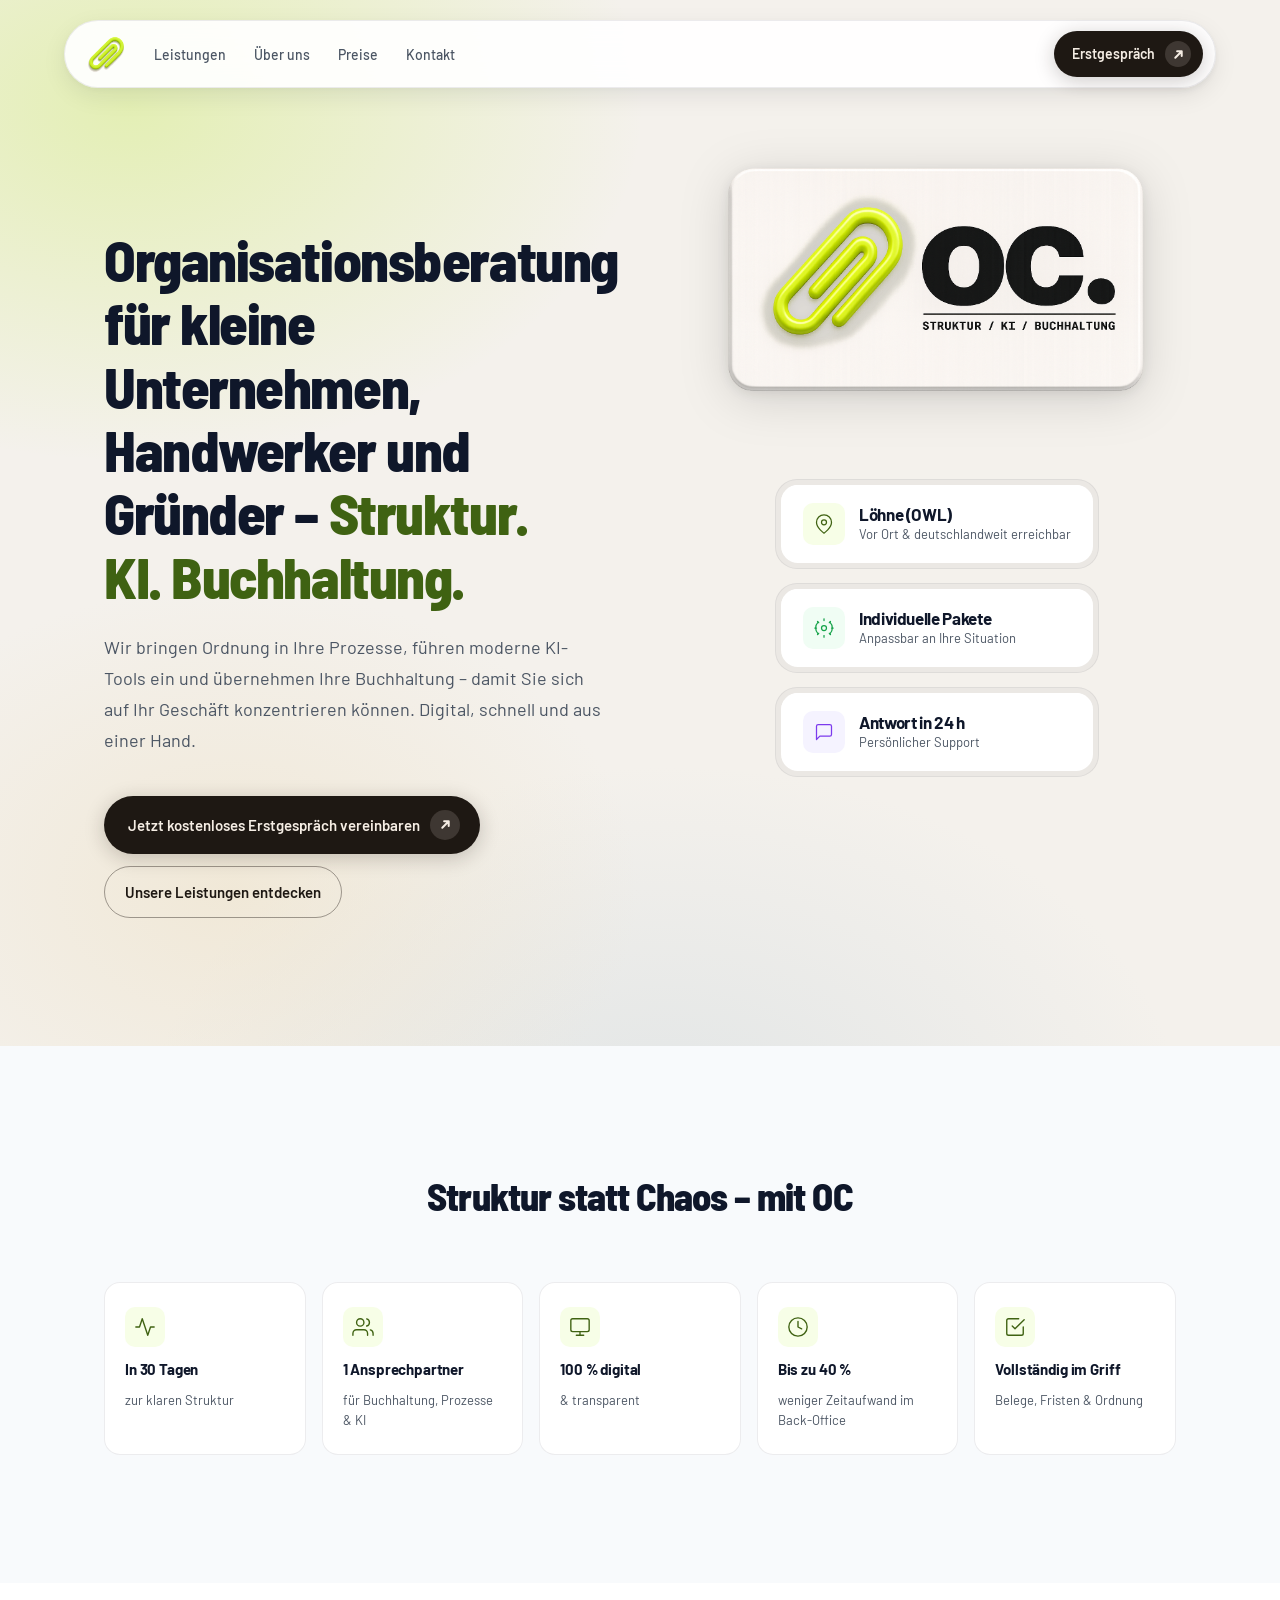
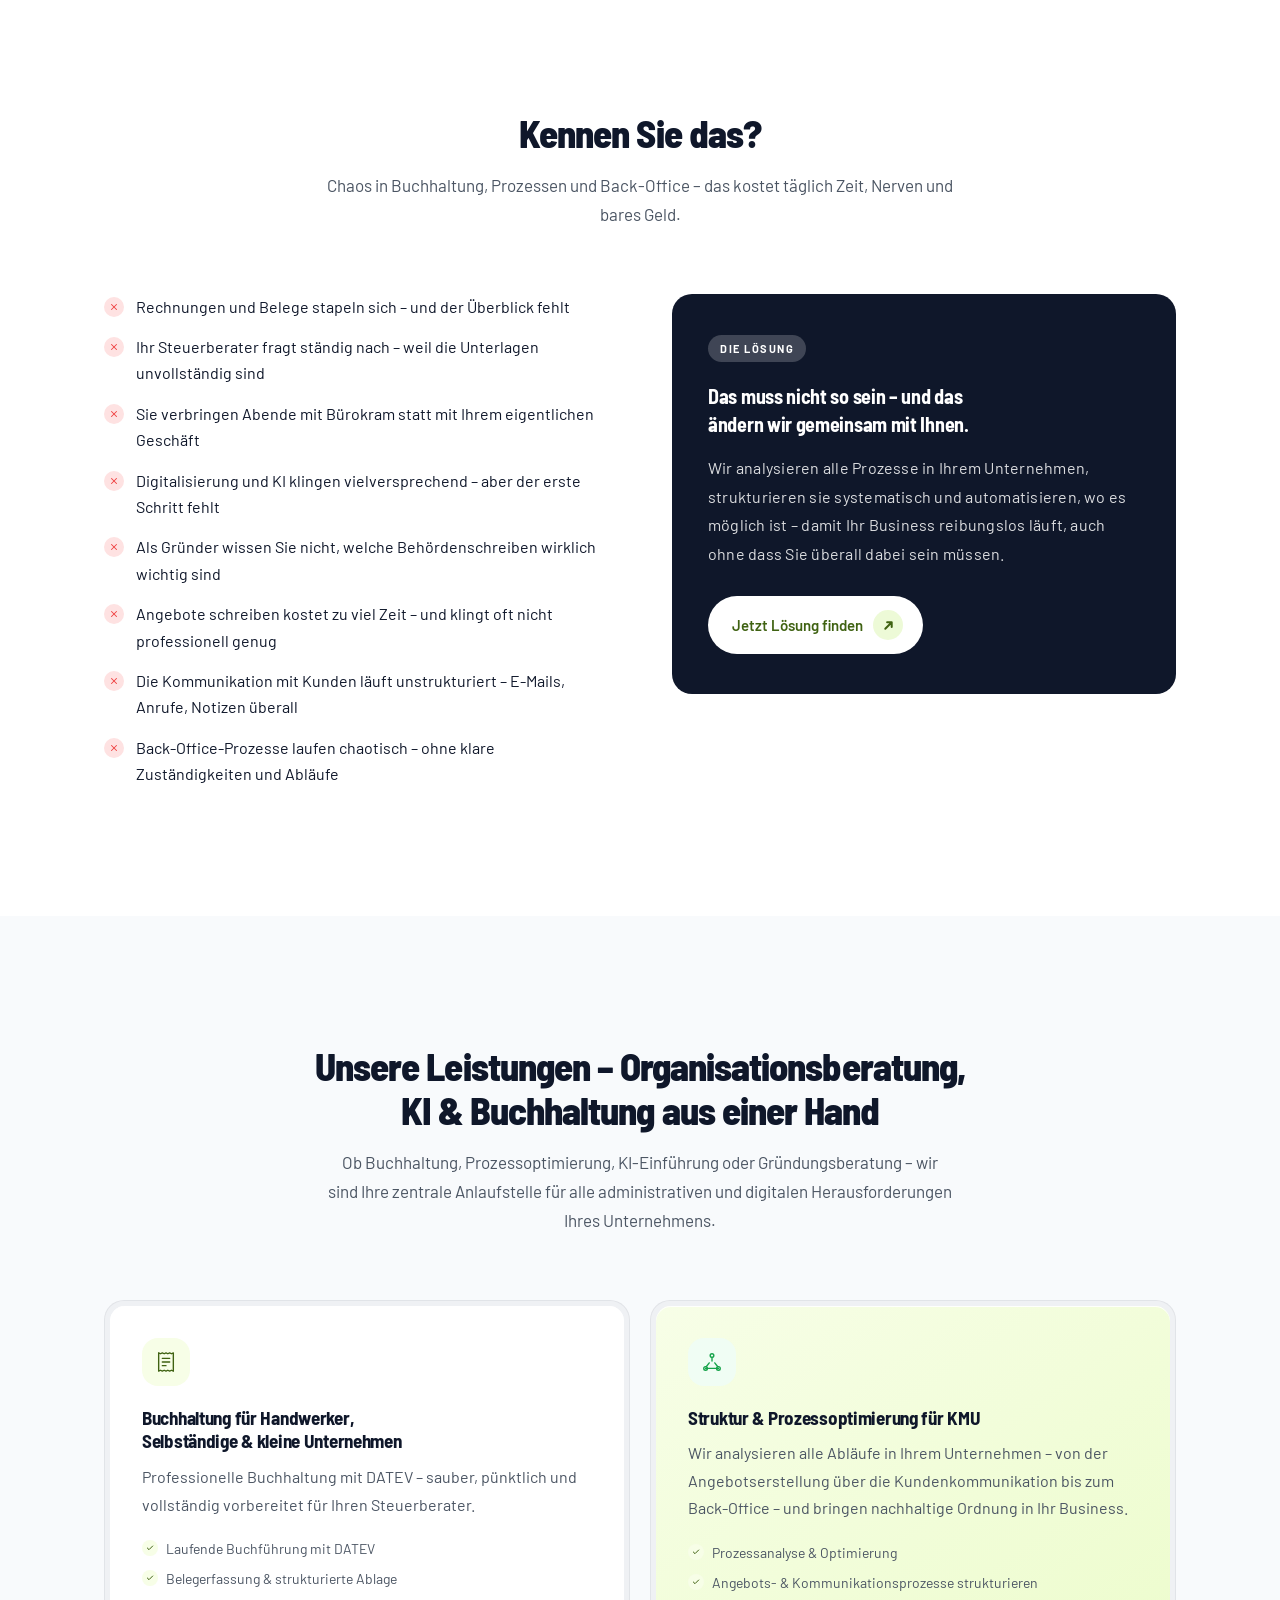
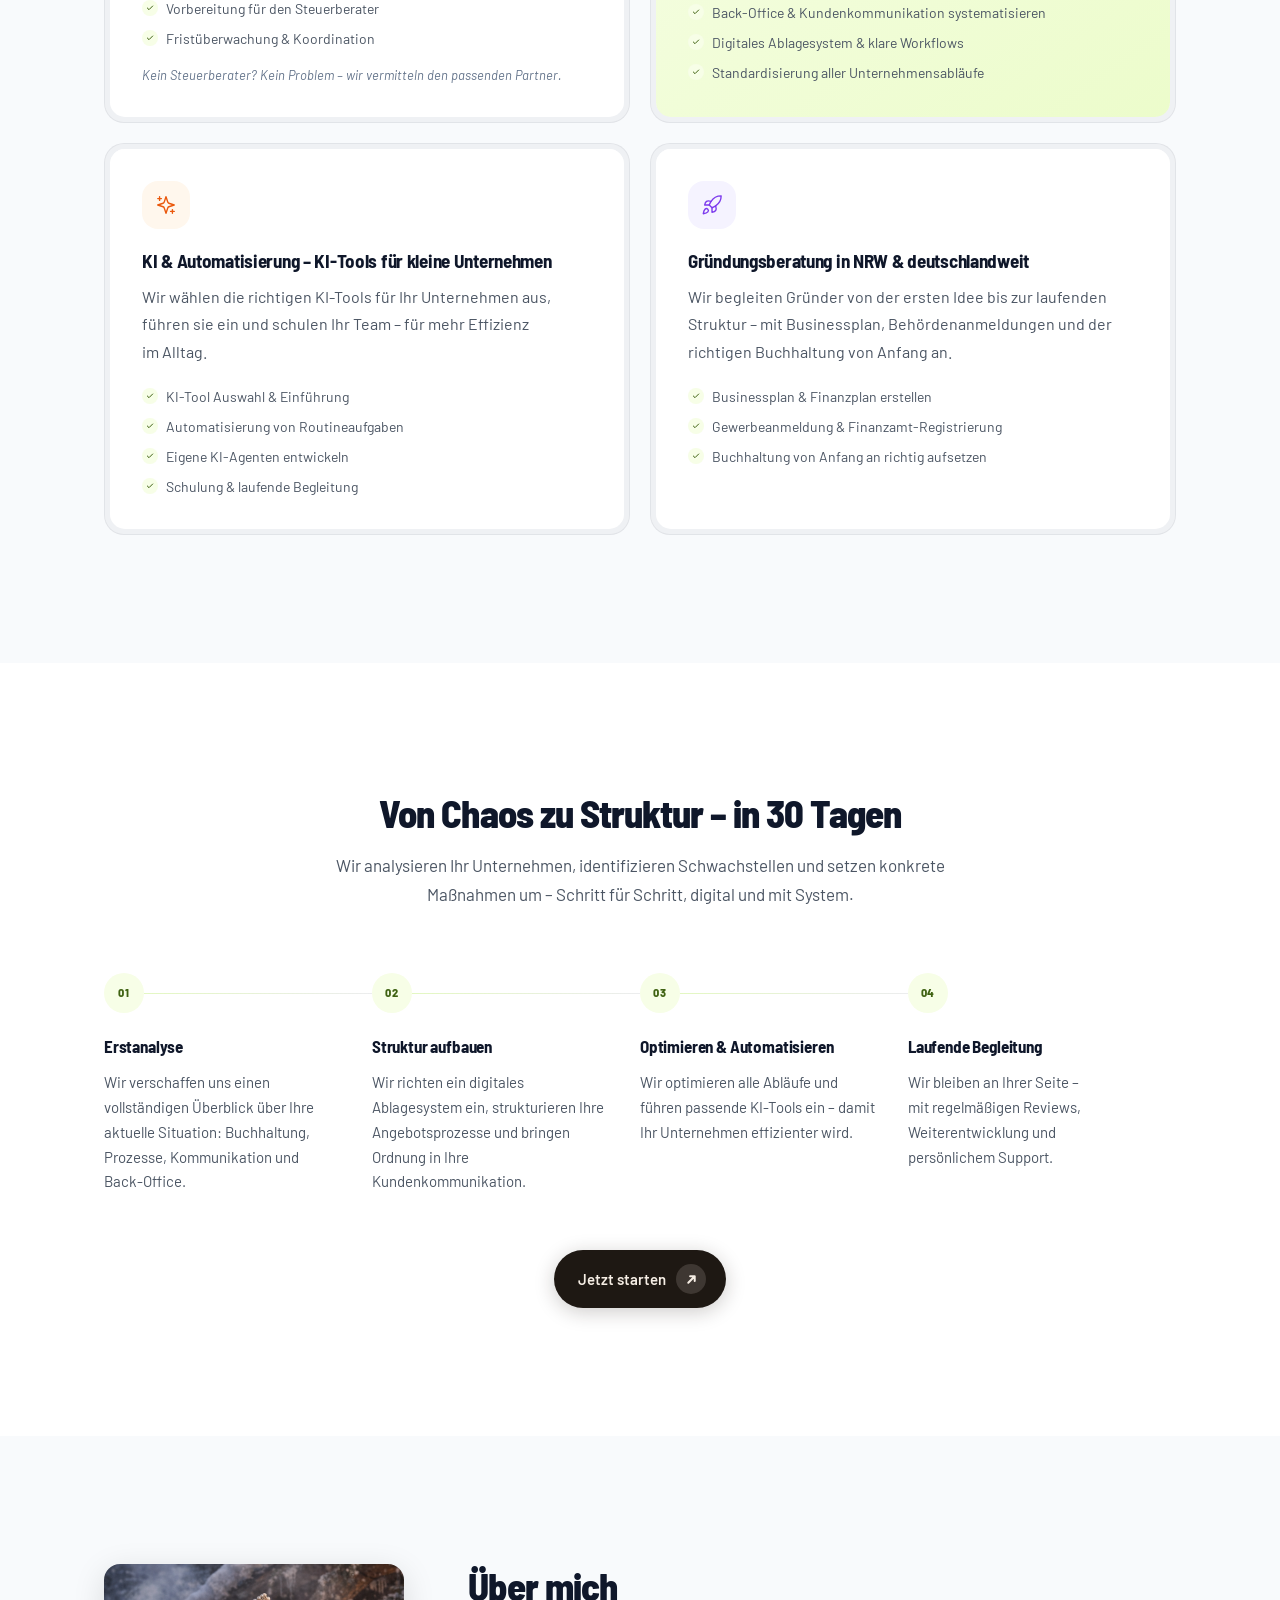
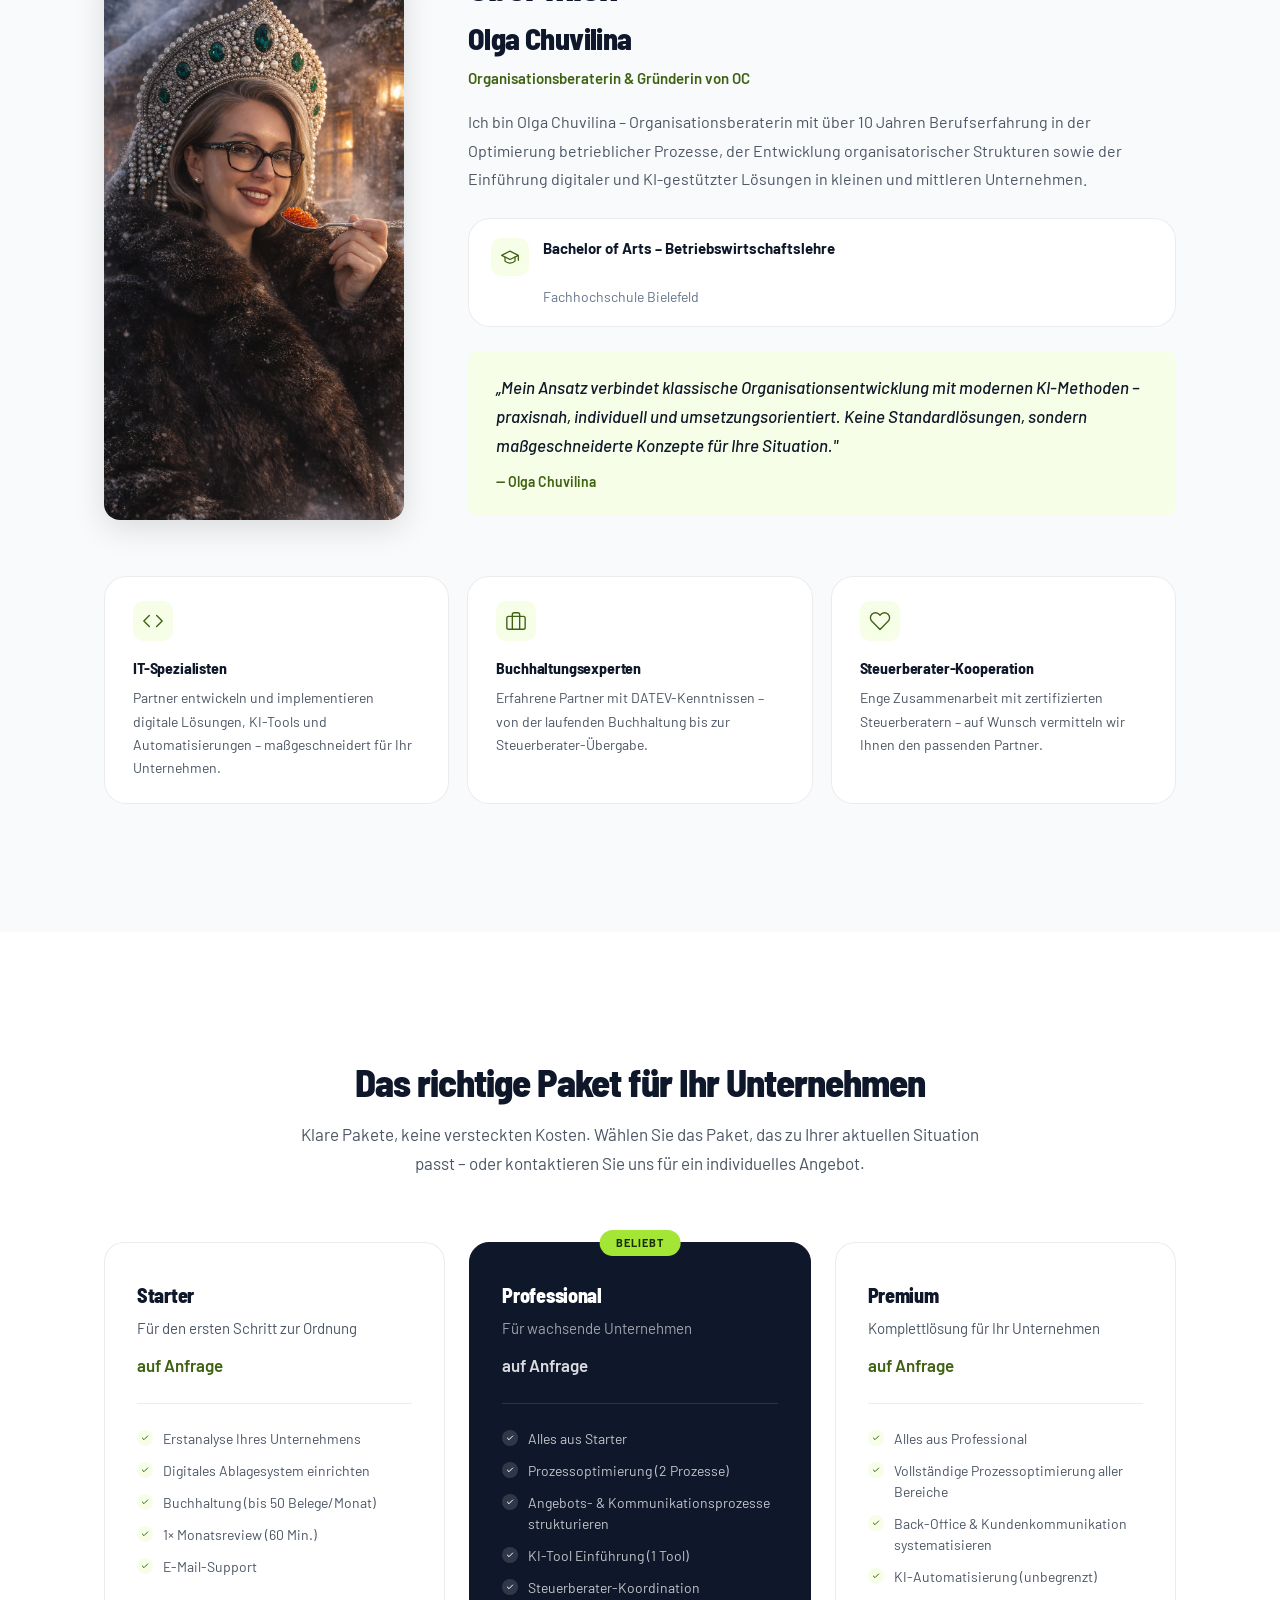
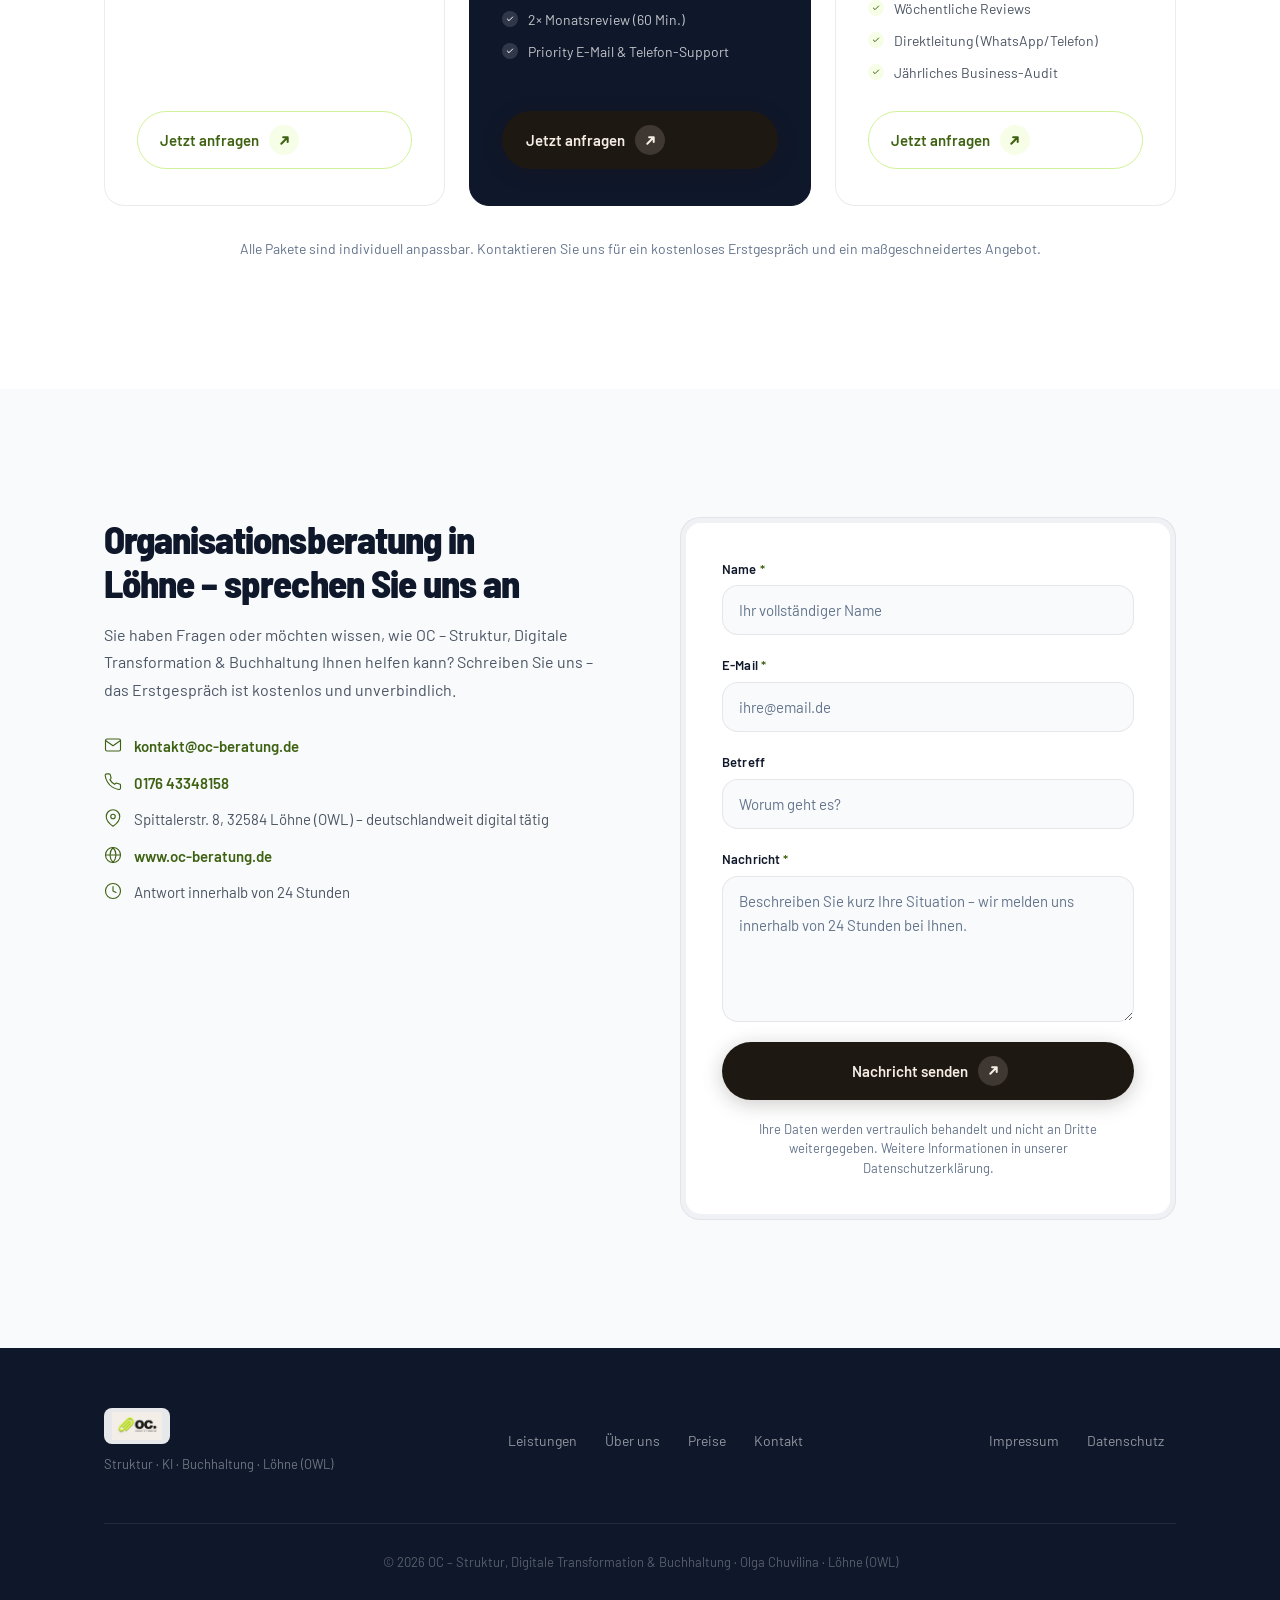
==== index.html @ b70a0de5 "Initial commit: OC business website v2" ====
<!DOCTYPE html>
<html lang="de">
<head>
  <meta charset="UTF-8">
  <meta name="viewport" content="width=device-width, initial-scale=1.0">
  <title>Organisationsberatung & KI-Beratung für KMU | OC – Löhne & deutschlandweit</title>
  <meta name="description" content="Professionelle Organisationsberatung, KI-Einführung (Artificial Intelligence) und Buchhaltung für kleine Unternehmen, Handwerker und Gründer. Digital, schnell und aus einer Hand – deutschlandweit und vor Ort in OWL.">
  <meta name="keywords" content="Organisationsberatung KMU, KI-Beratung kleine Unternehmen, KI-Tools für Unternehmen, Prozessoptimierung Selbständige, Buchhaltung Handwerker, Gründungsberatung NRW, Unternehmensberatung Löhne, Unternehmensberatung OWL, Olga Chuvilina">
  <meta property="og:title" content="Organisationsberatung & KI-Beratung für KMU | OC – Löhne">
  <meta property="og:description" content="Professionelle Organisationsberatung, KI-Einführung und Buchhaltung für kleine Unternehmen – digital, schnell und aus einer Hand.">
  <meta property="og:type" content="website">
  <link rel="preconnect" href="https://fonts.googleapis.com">
  <link rel="preconnect" href="https://fonts.gstatic.com" crossorigin>
  <link href="https://fonts.googleapis.com/css2?family=Barlow:wght@400;500;600;700&family=Barlow+Semi+Condensed:wght@700;800&display=swap" rel="stylesheet">
  <link rel="stylesheet" href="css/styles.css">
</head>
<body>

  <!-- ===== NAV ===== -->
  <header class="nav-wrapper">
    <nav class="nav-island" id="nav">
      <a href="#hero" class="nav-logo">
        <img src="assets/paperclip.png" alt="OC" class="nav-logo__img">
      </a>
      <ul class="nav-links">
        <li><a href="#leistungen" class="nav-link">Leistungen</a></li>
        <li><a href="#uber-uns" class="nav-link">Über uns</a></li>
        <li><a href="#preise" class="nav-link">Preise</a></li>
        <li><a href="#kontakt" class="nav-link">Kontakt</a></li>
      </ul>
      <a href="#kontakt" class="btn btn--primary nav-cta">
        Erstgespräch
        <span class="btn__icon">
          <svg width="11" height="11" viewBox="0 0 12 12" fill="none" stroke="currentColor" stroke-width="2.2" stroke-linecap="round" stroke-linejoin="round"><path d="M2.5 9.5L9.5 2.5M9.5 2.5H4.5M9.5 2.5V7.5"/></svg>
        </span>
      </a>
      <button class="nav-burger" id="navBurger" aria-label="Menü öffnen" aria-expanded="false" aria-controls="navOverlay">
        <span class="burger-line burger-line--1"></span>
        <span class="burger-line burger-line--2"></span>
      </button>
    </nav>
  </header>

  <!-- Mobile Overlay -->
  <div class="nav-overlay" id="navOverlay" aria-hidden="true">
    <ul class="overlay-links">
      <li><a href="#leistungen" class="overlay-link">Leistungen</a></li>
      <li><a href="#uber-uns" class="overlay-link">Über uns</a></li>
      <li><a href="#preise" class="overlay-link">Preise</a></li>
      <li><a href="#kontakt" class="overlay-link">Kontakt</a></li>
    </ul>
    <a href="#kontakt" class="btn btn--primary overlay-cta">
      Kostenloses Erstgespräch
      <span class="btn__icon">
        <svg width="11" height="11" viewBox="0 0 12 12" fill="none" stroke="currentColor" stroke-width="2.2" stroke-linecap="round" stroke-linejoin="round"><path d="M2.5 9.5L9.5 2.5M9.5 2.5H4.5M9.5 2.5V7.5"/></svg>
      </span>
    </a>
  </div>

  <main>

    <!-- ===== HERO ===== -->
    <section class="hero" id="hero">
      <div class="container hero__inner">
        <div class="hero__content reveal">
          <h1 class="hero__title">
            Organisationsberatung für kleine Unternehmen, Handwerker und Gründer –
            <span class="text-accent">Struktur. KI. Buchhaltung.</span>
          </h1>
          <p class="hero__subtitle">
            Wir bringen Ordnung in Ihre Prozesse, führen moderne KI-Tools ein und übernehmen Ihre Buchhaltung – damit Sie sich auf Ihr Geschäft konzentrieren können. Digital, schnell und aus einer Hand.
          </p>
          <div class="hero__actions">
            <a href="#kontakt" class="btn btn--primary">
              Jetzt kostenloses Erstgespräch vereinbaren
              <span class="btn__icon">
                <svg width="11" height="11" viewBox="0 0 12 12" fill="none" stroke="currentColor" stroke-width="2.2" stroke-linecap="round" stroke-linejoin="round"><path d="M2.5 9.5L9.5 2.5M9.5 2.5H4.5M9.5 2.5V7.5"/></svg>
              </span>
            </a>
            <a href="#leistungen" class="btn btn--ghost">Unsere Leistungen entdecken</a>
          </div>
        </div>

        <div class="hero__right reveal reveal--delay-1">
          <img src="assets/logo-hero.png" alt="OC – Struktur / KI / Buchhaltung" class="hero-logo-card">
          <div class="hero__cards">
            <div class="stat-shell">
              <div class="stat-core">
                <div class="stat-icon stat-icon--blue">
                  <svg width="20" height="20" viewBox="0 0 24 24" fill="none" stroke="currentColor" stroke-width="1.5" stroke-linecap="round" stroke-linejoin="round"><path d="M21 10c0 7-9 13-9 13s-9-6-9-13a9 9 0 0 1 18 0z"/><circle cx="12" cy="10" r="3"/></svg>
                </div>
                <div>
                  <div class="stat-value">Löhne (OWL)</div>
                  <div class="stat-label">Vor Ort & deutschlandweit erreichbar</div>
                </div>
              </div>
            </div>
            <div class="stat-shell">
              <div class="stat-core">
                <div class="stat-icon stat-icon--green">
                  <svg width="20" height="20" viewBox="0 0 24 24" fill="none" stroke="currentColor" stroke-width="1.5" stroke-linecap="round" stroke-linejoin="round"><circle cx="12" cy="12" r="3"/><path d="M19.07 4.93a10 10 0 0 1 0 14.14M4.93 4.93a10 10 0 0 0 0 14.14"/><line x1="12" y1="1" x2="12" y2="3"/><line x1="12" y1="21" x2="12" y2="23"/><line x1="4.22" y1="4.22" x2="5.64" y2="5.64"/><line x1="18.36" y1="18.36" x2="19.78" y2="19.78"/><line x1="1" y1="12" x2="3" y2="12"/><line x1="21" y1="12" x2="23" y2="12"/><line x1="4.22" y1="19.78" x2="5.64" y2="18.36"/><line x1="18.36" y1="5.64" x2="19.78" y2="4.22"/></svg>
                </div>
                <div>
                  <div class="stat-value">Individuelle Pakete</div>
                  <div class="stat-label">Anpassbar an Ihre Situation</div>
                </div>
              </div>
            </div>
            <div class="stat-shell">
              <div class="stat-core">
                <div class="stat-icon stat-icon--purple">
                  <svg width="20" height="20" viewBox="0 0 24 24" fill="none" stroke="currentColor" stroke-width="1.5" stroke-linecap="round" stroke-linejoin="round"><path d="M21 15a2 2 0 0 1-2 2H7l-4 4V5a2 2 0 0 1 2-2h14a2 2 0 0 1 2 2z"/></svg>
                </div>
                <div>
                  <div class="stat-value">Antwort in 24 h</div>
                  <div class="stat-label">Persönlicher Support</div>
                </div>
              </div>
            </div>
          </div>
        </div>
      </div>
    </section>

    <!-- ===== VERTRAUEN ===== -->
    <section class="trust" id="vertrauen">
      <div class="container">
        <div class="section-header reveal">
          <h2 class="section-title">Struktur statt Chaos – mit OC</h2>
        </div>
        <div class="trust-grid reveal reveal--delay-1">
          <div class="trust-item">
            <span class="trust-icon">
              <svg width="22" height="22" viewBox="0 0 24 24" fill="none" stroke="currentColor" stroke-width="1.5" stroke-linecap="round" stroke-linejoin="round"><polyline points="22 12 18 12 15 21 9 3 6 12 2 12"/></svg>
            </span>
            <div class="trust-value">In 30 Tagen</div>
            <div class="trust-label">zur klaren Struktur</div>
          </div>
          <div class="trust-item">
            <span class="trust-icon">
              <svg width="22" height="22" viewBox="0 0 24 24" fill="none" stroke="currentColor" stroke-width="1.5" stroke-linecap="round" stroke-linejoin="round"><path d="M17 21v-2a4 4 0 0 0-4-4H5a4 4 0 0 0-4 4v2"/><circle cx="9" cy="7" r="4"/><path d="M23 21v-2a4 4 0 0 0-3-3.87"/><path d="M16 3.13a4 4 0 0 1 0 7.75"/></svg>
            </span>
            <div class="trust-value">1 Ansprechpartner</div>
            <div class="trust-label">für Buchhaltung, Prozesse & KI</div>
          </div>
          <div class="trust-item">
            <span class="trust-icon">
              <svg width="22" height="22" viewBox="0 0 24 24" fill="none" stroke="currentColor" stroke-width="1.5" stroke-linecap="round" stroke-linejoin="round"><rect x="2" y="3" width="20" height="14" rx="2"/><line x1="8" y1="21" x2="16" y2="21"/><line x1="12" y1="17" x2="12" y2="21"/></svg>
            </span>
            <div class="trust-value">100 % digital</div>
            <div class="trust-label">& transparent</div>
          </div>
          <div class="trust-item">
            <span class="trust-icon">
              <svg width="22" height="22" viewBox="0 0 24 24" fill="none" stroke="currentColor" stroke-width="1.5" stroke-linecap="round" stroke-linejoin="round"><circle cx="12" cy="12" r="10"/><polyline points="12 6 12 12 16 14"/></svg>
            </span>
            <div class="trust-value">Bis zu 40 %</div>
            <div class="trust-label">weniger Zeitaufwand im Back-Office</div>
          </div>
          <div class="trust-item">
            <span class="trust-icon">
              <svg width="22" height="22" viewBox="0 0 24 24" fill="none" stroke="currentColor" stroke-width="1.5" stroke-linecap="round" stroke-linejoin="round"><polyline points="9 11 12 14 22 4"/><path d="M21 12v7a2 2 0 0 1-2 2H5a2 2 0 0 1-2-2V5a2 2 0 0 1 2-2h11"/></svg>
            </span>
            <div class="trust-value">Vollständig im Griff</div>
            <div class="trust-label">Belege, Fristen & Ordnung</div>
          </div>
        </div>
      </div>
    </section>

    <!-- ===== PROBLEM ===== -->
    <section class="problem section" id="problem">
      <div class="container">
        <div class="section-header reveal">
          <h2 class="section-title">Kennen Sie das?</h2>
          <p class="section-subtitle">Chaos in Buchhaltung, Prozessen und Back-Office – das kostet täglich Zeit, Nerven und bares Geld.</p>
        </div>
        <div class="problem-grid">
          <ul class="pains-list reveal">
            <li>Rechnungen und Belege stapeln sich – und der Überblick fehlt</li>
            <li>Ihr Steuerberater fragt ständig nach – weil die Unterlagen unvollständig sind</li>
            <li>Sie verbringen Abende mit Bürokram statt mit Ihrem eigentlichen Geschäft</li>
            <li>Digitalisierung und KI klingen vielversprechend – aber der erste Schritt fehlt</li>
            <li>Als Gründer wissen Sie nicht, welche Behördenschreiben wirklich wichtig sind</li>
            <li>Angebote schreiben kostet zu viel Zeit – und klingt oft nicht professionell genug</li>
            <li>Die Kommunikation mit Kunden läuft unstrukturiert – E-Mails, Anrufe, Notizen überall</li>
            <li>Back-Office-Prozesse laufen chaotisch – ohne klare Zuständigkeiten und Abläufe</li>
          </ul>
          <div class="solution-card reveal reveal--delay-1">
            <span class="solution-eyebrow">Die Lösung</span>
            <p class="solution-heading">Das muss nicht so sein – und das ändern wir gemeinsam mit Ihnen.</p>
            <p class="solution-text">
              Wir analysieren alle Prozesse in Ihrem Unternehmen, strukturieren sie systematisch und automatisieren, wo es möglich ist – damit Ihr Business reibungslos läuft, auch ohne dass Sie überall dabei sein müssen.
            </p>
            <a href="#kontakt" class="btn btn--white">
              Jetzt Lösung finden
              <span class="btn__icon btn__icon--dark">
                <svg width="11" height="11" viewBox="0 0 12 12" fill="none" stroke="currentColor" stroke-width="2.2" stroke-linecap="round" stroke-linejoin="round"><path d="M2.5 9.5L9.5 2.5M9.5 2.5H4.5M9.5 2.5V7.5"/></svg>
              </span>
            </a>
          </div>
        </div>
      </div>
    </section>

    <!-- ===== LEISTUNGEN ===== -->
    <section class="services section section--alt" id="leistungen">
      <div class="container">
        <div class="section-header reveal">
          <h2 class="section-title">Unsere Leistungen – Organisationsberatung, KI & Buchhaltung aus einer Hand</h2>
          <p class="section-subtitle">Ob Buchhaltung, Prozessoptimierung, KI-Einführung oder Gründungsberatung – wir sind Ihre zentrale Anlaufstelle für alle administrativen und digitalen Herausforderungen Ihres Unternehmens.</p>
        </div>
        <div class="services-grid">

          <div class="card-shell reveal">
            <div class="card-core">
              <div class="service-icon service-icon--1">
                <svg width="22" height="22" viewBox="0 0 24 24" fill="none" stroke="currentColor" stroke-width="1.5" stroke-linecap="round" stroke-linejoin="round"><path d="M4 2v20l2-1 2 1 2-1 2 1 2-1 2 1 2-1 2 1V2l-2 1-2-1-2 1-2-1-2 1-2-1-2 1z"/><line x1="8" y1="8" x2="16" y2="8"/><line x1="8" y1="12" x2="16" y2="12"/><line x1="8" y1="16" x2="12" y2="16"/></svg>
              </div>
              <h3 class="card-title">Buchhaltung für Handwerker, Selbständige & kleine Unternehmen</h3>
              <p class="card-text">Professionelle Buchhaltung mit DATEV – sauber, pünktlich und vollständig vorbereitet für Ihren Steuerberater.</p>
              <ul class="card-list">
                <li>Laufende Buchführung mit DATEV</li>
                <li>Belegerfassung & strukturierte Ablage</li>
                <li>Vorbereitung für den Steuerberater</li>
                <li>Fristüberwachung & Koordination</li>
              </ul>
              <p class="card-note">Kein Steuerberater? Kein Problem – wir vermitteln den passenden Partner.</p>
            </div>
          </div>

          <div class="card-shell card-shell--featured reveal reveal--delay-1">
            <div class="card-core card-core--featured">
              <div class="service-icon service-icon--2">
                <svg width="22" height="22" viewBox="0 0 24 24" fill="none" stroke="currentColor" stroke-width="1.5" stroke-linecap="round" stroke-linejoin="round"><circle cx="12" cy="5" r="2"/><circle cx="5" cy="19" r="2"/><circle cx="19" cy="19" r="2"/><path d="M12 7v4"/><path d="M5.5 17.5 9 13"/><path d="M18.5 17.5 15 13"/><line x1="5" y1="19" x2="19" y2="19"/></svg>
              </div>
              <h3 class="card-title">Struktur & Prozessoptimierung für KMU</h3>
              <p class="card-text">Wir analysieren alle Abläufe in Ihrem Unternehmen – von der Angebotserstellung über die Kundenkommunikation bis zum Back-Office – und bringen nachhaltige Ordnung in Ihr Business.</p>
              <ul class="card-list">
                <li>Prozessanalyse & Optimierung</li>
                <li>Angebots- & Kommunikationsprozesse strukturieren</li>
                <li>Back-Office & Kundenkommunikation systematisieren</li>
                <li>Digitales Ablagesystem & klare Workflows</li>
                <li>Standardisierung aller Unternehmensabläufe</li>
              </ul>
            </div>
          </div>

          <div class="card-shell reveal reveal--delay-2">
            <div class="card-core">
              <div class="service-icon service-icon--3">
                <svg width="22" height="22" viewBox="0 0 24 24" fill="none" stroke="currentColor" stroke-width="1.5" stroke-linecap="round" stroke-linejoin="round"><path d="m12 3-1.912 5.813a2 2 0 0 1-1.275 1.275L3 12l5.813 1.912a2 2 0 0 1 1.275 1.275L12 21l1.912-5.813a2 2 0 0 1 1.275-1.275L21 12l-5.813-1.912a2 2 0 0 1-1.275-1.275L12 3Z"/><path d="M5 3v4M19 17v4M3 5h4M17 19h4"/></svg>
              </div>
              <h3 class="card-title">KI & Automatisierung – KI-Tools für kleine Unternehmen</h3>
              <p class="card-text">Wir wählen die richtigen KI-Tools für Ihr Unternehmen aus, führen sie ein und schulen Ihr Team – für mehr Effizienz im Alltag.</p>
              <ul class="card-list">
                <li>KI-Tool Auswahl & Einführung</li>
                <li>Automatisierung von Routineaufgaben</li>
                <li>Eigene KI-Agenten entwickeln</li>
                <li>Schulung & laufende Begleitung</li>
              </ul>
            </div>
          </div>

          <div class="card-shell reveal reveal--delay-3">
            <div class="card-core">
              <div class="service-icon service-icon--4">
                <svg width="22" height="22" viewBox="0 0 24 24" fill="none" stroke="currentColor" stroke-width="1.5" stroke-linecap="round" stroke-linejoin="round"><path d="M4.5 16.5c-1.5 1.26-2 5-2 5s3.74-.5 5-2c.71-.84.7-2.13-.09-2.91a2.18 2.18 0 0 0-2.91-.09z"/><path d="m12 15-3-3a22 22 0 0 1 2-3.95A12.88 12.88 0 0 1 22 2c0 2.72-.78 7.5-6 11a22.35 22.35 0 0 1-4 2z"/><path d="M9 12H4s.55-3.03 2-4c1.62-1.08 5 0 5 0"/><path d="M12 15v5s3.03-.55 4-2c1.08-1.62 0-5 0-5"/></svg>
              </div>
              <h3 class="card-title">Gründungsberatung in NRW & deutschlandweit</h3>
              <p class="card-text">Wir begleiten Gründer von der ersten Idee bis zur laufenden Struktur – mit Businessplan, Behördenanmeldungen und der richtigen Buchhaltung von Anfang an.</p>
              <ul class="card-list">
                <li>Businessplan & Finanzplan erstellen</li>
                <li>Gewerbeanmeldung & Finanzamt-Registrierung</li>
                <li>Buchhaltung von Anfang an richtig aufsetzen</li>
              </ul>
            </div>
          </div>

        </div>
      </div>
    </section>

    <!-- ===== PROZESS ===== -->
    <section class="process section" id="prozess">
      <div class="container">
        <div class="section-header reveal">
          <h2 class="section-title">Von Chaos zu Struktur – in 30 Tagen</h2>
          <p class="section-subtitle">Wir analysieren Ihr Unternehmen, identifizieren Schwachstellen und setzen konkrete Maßnahmen um – Schritt für Schritt, digital und mit System.</p>
        </div>
        <div class="process-steps reveal reveal--delay-1">
          <div class="process-step">
            <div class="step-number">01</div>
            <div class="step-connector"></div>
            <div class="step-content">
              <h3 class="step-title">Erstanalyse</h3>
              <p class="step-text">Wir verschaffen uns einen vollständigen Überblick über Ihre aktuelle Situation: Buchhaltung, Prozesse, Kommunikation und Back-Office.</p>
            </div>
          </div>
          <div class="process-step">
            <div class="step-number">02</div>
            <div class="step-connector"></div>
            <div class="step-content">
              <h3 class="step-title">Struktur aufbauen</h3>
              <p class="step-text">Wir richten ein digitales Ablagesystem ein, strukturieren Ihre Angebotsprozesse und bringen Ordnung in Ihre Kundenkommunikation.</p>
            </div>
          </div>
          <div class="process-step">
            <div class="step-number">03</div>
            <div class="step-connector"></div>
            <div class="step-content">
              <h3 class="step-title">Optimieren & Automatisieren</h3>
              <p class="step-text">Wir optimieren alle Abläufe und führen passende KI-Tools ein – damit Ihr Unternehmen effizienter wird.</p>
            </div>
          </div>
          <div class="process-step">
            <div class="step-number">04</div>
            <div class="step-content">
              <h3 class="step-title">Laufende Begleitung</h3>
              <p class="step-text">Wir bleiben an Ihrer Seite – mit regelmäßigen Reviews, Weiterentwicklung und persönlichem Support.</p>
            </div>
          </div>
        </div>
        <div class="process-cta reveal reveal--delay-2">
          <a href="#kontakt" class="btn btn--primary">
            Jetzt starten
            <span class="btn__icon">
              <svg width="11" height="11" viewBox="0 0 12 12" fill="none" stroke="currentColor" stroke-width="2.2" stroke-linecap="round" stroke-linejoin="round"><path d="M2.5 9.5L9.5 2.5M9.5 2.5H4.5M9.5 2.5V7.5"/></svg>
            </span>
          </a>
        </div>
      </div>
    </section>

    <!-- ===== ÜBER MICH ===== -->
    <section class="about section section--alt" id="uber-uns">
      <div class="container">

        <!-- Personal bio -->
        <div class="about-personal reveal">
          <div class="about-photo">
            <img src="assets/foto-olga.png" alt="Olga Chuvilina – Organisationsberaterin" class="about-photo-img">
          </div>
          <div class="about-bio">
            <h2 class="section-title" style="text-align:left; margin-bottom: 6px;">Über mich</h2>
            <p class="about-name">Olga Chuvilina</p>
            <p class="about-role">Organisationsberaterin &amp; Gründerin von OC</p>
            <p class="about-bio-text">Ich bin Olga Chuvilina – Organisationsberaterin mit über 10 Jahren Berufserfahrung in der Optimierung betrieblicher Prozesse, der Entwicklung organisatorischer Strukturen sowie der Einführung digitaler und KI-gestützter Lösungen in kleinen und mittleren Unternehmen.</p>
            <div class="about-credential">
              <div class="about-credential-icon">
                <svg width="20" height="20" viewBox="0 0 24 24" fill="none" stroke="currentColor" stroke-width="1.5" stroke-linecap="round" stroke-linejoin="round"><path d="M22 10v6M2 10l10-5 10 5-10 5z"/><path d="M6 12v5c3 3 9 3 12 0v-5"/></svg>
              </div>
              <div>
                <strong>Bachelor of Arts – Betriebswirtschaftslehre</strong><br>
                <span>Fachhochschule Bielefeld</span>
              </div>
            </div>
            <blockquote class="about-quote">
              „Mein Ansatz verbindet klassische Organisationsentwicklung mit modernen KI-Methoden – praxisnah, individuell und umsetzungsorientiert. Keine Standardlösungen, sondern maßgeschneiderte Konzepte für Ihre Situation."
              <cite>— Olga Chuvilina</cite>
            </blockquote>
          </div>
        </div>

        <!-- Partner cards -->
        <div class="about-partners reveal reveal--delay-1">
          <div class="team-card">
            <div class="team-icon">
              <svg width="22" height="22" viewBox="0 0 24 24" fill="none" stroke="currentColor" stroke-width="1.5" stroke-linecap="round" stroke-linejoin="round"><polyline points="16 18 22 12 16 6"/><polyline points="8 6 2 12 8 18"/></svg>
            </div>
            <h4>IT-Spezialisten</h4>
            <p>Partner entwickeln und implementieren digitale Lösungen, KI-Tools und Automatisierungen – maßgeschneidert für Ihr Unternehmen.</p>
          </div>
          <div class="team-card">
            <div class="team-icon">
              <svg width="22" height="22" viewBox="0 0 24 24" fill="none" stroke="currentColor" stroke-width="1.5" stroke-linecap="round" stroke-linejoin="round"><rect x="2" y="7" width="20" height="14" rx="2"/><path d="M16 21V5a2 2 0 0 0-2-2h-4a2 2 0 0 0-2 2v16"/></svg>
            </div>
            <h4>Buchhaltungsexperten</h4>
            <p>Erfahrene Partner mit DATEV-Kenntnissen – von der laufenden Buchhaltung bis zur Steuerberater-Übergabe.</p>
          </div>
          <div class="team-card">
            <div class="team-icon">
              <svg width="22" height="22" viewBox="0 0 24 24" fill="none" stroke="currentColor" stroke-width="1.5" stroke-linecap="round" stroke-linejoin="round"><path d="M20.84 4.61a5.5 5.5 0 0 0-7.78 0L12 5.67l-1.06-1.06a5.5 5.5 0 0 0-7.78 7.78l1.06 1.06L12 21.23l7.78-7.78 1.06-1.06a5.5 5.5 0 0 0 0-7.78z"/></svg>
            </div>
            <h4>Steuerberater-Kooperation</h4>
            <p>Enge Zusammenarbeit mit zertifizierten Steuerberatern – auf Wunsch vermitteln wir Ihnen den passenden Partner.</p>
          </div>
        </div>

      </div>
    </section>

    <!-- ===== PREISE ===== -->
    <section class="pricing section" id="preise">
      <div class="container">
        <div class="section-header reveal">
          <h2 class="section-title">Das richtige Paket für Ihr Unternehmen</h2>
          <p class="section-subtitle">Klare Pakete, keine versteckten Kosten. Wählen Sie das Paket, das zu Ihrer aktuellen Situation passt – oder kontaktieren Sie uns für ein individuelles Angebot.</p>
        </div>
        <div class="pricing-grid">

          <div class="pricing-card reveal">
            <div class="pricing-label">Starter</div>
            <div class="pricing-desc">Für den ersten Schritt zur Ordnung</div>
            <div class="pricing-price">auf Anfrage</div>
            <ul class="pricing-features">
              <li>Erstanalyse Ihres Unternehmens</li>
              <li>Digitales Ablagesystem einrichten</li>
              <li>Buchhaltung (bis 50 Belege/Monat)</li>
              <li>1× Monatsreview (60 Min.)</li>
              <li>E-Mail-Support</li>
            </ul>
            <a href="#kontakt" class="btn btn--outline">
              Jetzt anfragen
              <span class="btn__icon btn__icon--accent">
                <svg width="11" height="11" viewBox="0 0 12 12" fill="none" stroke="currentColor" stroke-width="2.2" stroke-linecap="round" stroke-linejoin="round"><path d="M2.5 9.5L9.5 2.5M9.5 2.5H4.5M9.5 2.5V7.5"/></svg>
              </span>
            </a>
          </div>

          <div class="pricing-card pricing-card--featured reveal reveal--delay-1">
            <div class="pricing-badge">Beliebt</div>
            <div class="pricing-label">Professional</div>
            <div class="pricing-desc">Für wachsende Unternehmen</div>
            <div class="pricing-price">auf Anfrage</div>
            <ul class="pricing-features">
              <li>Alles aus Starter</li>
              <li>Prozessoptimierung (2 Prozesse)</li>
              <li>Angebots- & Kommunikationsprozesse strukturieren</li>
              <li>KI-Tool Einführung (1 Tool)</li>
              <li>Steuerberater-Koordination</li>
              <li>2× Monatsreview (60 Min.)</li>
              <li>Priority E-Mail & Telefon-Support</li>
            </ul>
            <a href="#kontakt" class="btn btn--primary">
              Jetzt anfragen
              <span class="btn__icon">
                <svg width="11" height="11" viewBox="0 0 12 12" fill="none" stroke="currentColor" stroke-width="2.2" stroke-linecap="round" stroke-linejoin="round"><path d="M2.5 9.5L9.5 2.5M9.5 2.5H4.5M9.5 2.5V7.5"/></svg>
              </span>
            </a>
          </div>

          <div class="pricing-card reveal reveal--delay-2">
            <div class="pricing-label">Premium</div>
            <div class="pricing-desc">Komplettlösung für Ihr Unternehmen</div>
            <div class="pricing-price">auf Anfrage</div>
            <ul class="pricing-features">
              <li>Alles aus Professional</li>
              <li>Vollständige Prozessoptimierung aller Bereiche</li>
              <li>Back-Office & Kundenkommunikation systematisieren</li>
              <li>KI-Automatisierung (unbegrenzt)</li>
              <li>Wöchentliche Reviews</li>
              <li>Direktleitung (WhatsApp/Telefon)</li>
              <li>Jährliches Business-Audit</li>
            </ul>
            <a href="#kontakt" class="btn btn--outline">
              Jetzt anfragen
              <span class="btn__icon btn__icon--accent">
                <svg width="11" height="11" viewBox="0 0 12 12" fill="none" stroke="currentColor" stroke-width="2.2" stroke-linecap="round" stroke-linejoin="round"><path d="M2.5 9.5L9.5 2.5M9.5 2.5H4.5M9.5 2.5V7.5"/></svg>
              </span>
            </a>
          </div>

        </div>
        <p class="pricing-note reveal">Alle Pakete sind individuell anpassbar. Kontaktieren Sie uns für ein kostenloses Erstgespräch und ein maßgeschneidertes Angebot.</p>
      </div>
    </section>

    <!-- ===== KONTAKT ===== -->
    <section class="contact section section--alt" id="kontakt">
      <div class="container">
        <div class="contact-inner">

          <div class="contact-info reveal">
            <h2 class="contact-title">Organisationsberatung in Löhne – sprechen Sie uns an</h2>
            <p class="contact-intro">Sie haben Fragen oder möchten wissen, wie OC – Struktur, Digitale Transformation & Buchhaltung Ihnen helfen kann? Schreiben Sie uns – das Erstgespräch ist kostenlos und unverbindlich.</p>
            <div class="contact-details">
              <div class="contact-item">
                <svg width="18" height="18" viewBox="0 0 24 24" fill="none" stroke="currentColor" stroke-width="1.5" stroke-linecap="round" stroke-linejoin="round"><path d="M4 4h16c1.1 0 2 .9 2 2v12c0 1.1-.9 2-2 2H4c-1.1 0-2-.9-2-2V6c0-1.1.9-2 2-2z"/><polyline points="22,6 12,13 2,6"/></svg>
                <a href="mailto:kontakt@oc-beratung.de">kontakt@oc-beratung.de</a>
              </div>
              <div class="contact-item">
                <svg width="18" height="18" viewBox="0 0 24 24" fill="none" stroke="currentColor" stroke-width="1.5" stroke-linecap="round" stroke-linejoin="round"><path d="M22 16.92v3a2 2 0 0 1-2.18 2 19.79 19.79 0 0 1-8.63-3.07A19.5 19.5 0 0 1 4.69 12 19.79 19.79 0 0 1 1.61 3.4 2 2 0 0 1 3.6 1.22h3a2 2 0 0 1 2 1.72c.127.96.361 1.903.7 2.81a2 2 0 0 1-.45 2.11L7.91 8.84a16 16 0 0 0 6.29 6.29l.95-.95a2 2 0 0 1 2.11-.45c.907.339 1.85.573 2.81.7A2 2 0 0 1 22 16.92z"/></svg>
                <a href="tel:+4917643348158">0176 43348158</a>
              </div>
              <div class="contact-item">
                <svg width="18" height="18" viewBox="0 0 24 24" fill="none" stroke="currentColor" stroke-width="1.5" stroke-linecap="round" stroke-linejoin="round"><path d="M21 10c0 7-9 13-9 13s-9-6-9-13a9 9 0 0 1 18 0z"/><circle cx="12" cy="10" r="3"/></svg>
                <span>Spittalerstr. 8, 32584 Löhne (OWL) – deutschlandweit digital tätig</span>
              </div>
              <div class="contact-item">
                <svg width="18" height="18" viewBox="0 0 24 24" fill="none" stroke="currentColor" stroke-width="1.5" stroke-linecap="round" stroke-linejoin="round"><circle cx="12" cy="12" r="10"/><path d="M2 12h20M12 2a15.3 15.3 0 0 1 4 10 15.3 15.3 0 0 1-4 10 15.3 15.3 0 0 1-4-10 15.3 15.3 0 0 1 4-10z"/></svg>
                <a href="https://www.oc-beratung.de" target="_blank" rel="noopener">www.oc-beratung.de</a>
              </div>
              <div class="contact-item">
                <svg width="18" height="18" viewBox="0 0 24 24" fill="none" stroke="currentColor" stroke-width="1.5" stroke-linecap="round" stroke-linejoin="round"><circle cx="12" cy="12" r="10"/><polyline points="12 6 12 12 16 14"/></svg>
                <span>Antwort innerhalb von 24 Stunden</span>
              </div>
            </div>
          </div>

          <div class="form-shell reveal reveal--delay-1">
            <form class="contact-form" id="contactForm" action="mailto:kontakt@oc-beratung.de" method="post" enctype="text/plain">
              <div class="form-group">
                <label for="name">Name <span class="required">*</span></label>
                <input type="text" id="name" name="name" required autocomplete="name" placeholder="Ihr vollständiger Name">
              </div>
              <div class="form-group">
                <label for="email">E-Mail <span class="required">*</span></label>
                <input type="email" id="email" name="email" required autocomplete="email" placeholder="ihre@email.de">
              </div>
              <div class="form-group">
                <label for="subject">Betreff</label>
                <input type="text" id="subject" name="subject" autocomplete="off" placeholder="Worum geht es?">
              </div>
              <div class="form-group">
                <label for="message">Nachricht <span class="required">*</span></label>
                <textarea id="message" name="message" required rows="5" placeholder="Beschreiben Sie kurz Ihre Situation – wir melden uns innerhalb von 24 Stunden bei Ihnen."></textarea>
              </div>
              <button type="submit" class="btn btn--primary btn--full">
                Nachricht senden
                <span class="btn__icon">
                  <svg width="11" height="11" viewBox="0 0 12 12" fill="none" stroke="currentColor" stroke-width="2.2" stroke-linecap="round" stroke-linejoin="round"><path d="M2.5 9.5L9.5 2.5M9.5 2.5H4.5M9.5 2.5V7.5"/></svg>
                </span>
              </button>
              <p class="form-note">Ihre Daten werden vertraulich behandelt und nicht an Dritte weitergegeben. Weitere Informationen in unserer Datenschutzerklärung.</p>
            </form>
          </div>

        </div>
      </div>
    </section>

  </main>

  <!-- ===== FOOTER ===== -->
  <footer class="footer">
    <div class="container">
      <div class="footer-inner">
        <div class="footer-brand">
          <img src="assets/logo.png" alt="OC" class="footer-logo">
          <p class="footer-tagline">Struktur · KI · Buchhaltung · Löhne (OWL)</p>
        </div>
        <nav class="footer-nav" aria-label="Footer Navigation">
          <a href="#leistungen" class="footer-link">Leistungen</a>
          <a href="#uber-uns" class="footer-link">Über uns</a>
          <a href="#preise" class="footer-link">Preise</a>
          <a href="#kontakt" class="footer-link">Kontakt</a>
        </nav>
        <div class="footer-legal">
          <a href="impressum.html" class="footer-link">Impressum</a>
          <a href="datenschutz.html" class="footer-link">Datenschutz</a>
        </div>
      </div>
      <div class="footer-bottom">
        <p>© 2026 OC – Struktur, Digitale Transformation & Buchhaltung · Olga Chuvilina · Löhne (OWL)</p>
      </div>
    </div>
  </footer>

  <script src="js/main.js"></script>
</body>
</html>
---- css/styles.css ----
/* ===== VARIABLES ===== */
:root {
  --bg: #FFFFFF;
  --bg-alt: #F8FAFC;
  --text: #0F172A;
  --text-light: #4B5563;
  --text-muted: #64748B;
  --accent: #A3E635;
  --accent-hover: #84CC16;
  --accent-light: #F7FEE7;
  --accent-ring: rgba(163, 230, 53, 0.3);
  --accent-text: #3F6212;
  --border: rgba(15, 23, 42, 0.08);
  --border-strong: rgba(15, 23, 42, 0.14);
  --shadow-xs: 0 1px 2px rgba(15, 23, 42, 0.05);
  --shadow-sm: 0 2px 8px rgba(15, 23, 42, 0.07), 0 1px 2px rgba(15, 23, 42, 0.04);
  --shadow-md: 0 8px 24px rgba(15, 23, 42, 0.08), 0 2px 8px rgba(15, 23, 42, 0.04);
  --shadow-lg: 0 20px 60px rgba(15, 23, 42, 0.09), 0 4px 16px rgba(15, 23, 42, 0.05);
  --shadow-accent: 0 8px 32px rgba(163, 230, 53, 0.35);
  --ease-spring: cubic-bezier(0.32, 0.72, 0, 1);
  --ease-out: cubic-bezier(0.16, 1, 0.3, 1);
  --ease-smooth: cubic-bezier(0.4, 0, 0.2, 1);
  --radius-sm: 10px;
  --radius-md: 16px;
  --radius-lg: 22px;
  --radius-xl: 20px;
  --radius-pill: 9999px;
  --font-display: 'Barlow Semi Condensed', -apple-system, sans-serif;
  --font-body: 'Barlow', -apple-system, BlinkMacSystemFont, sans-serif;
  --container: 1200px;
  --pad: clamp(20px, 5vw, 80px);
  --section: clamp(80px, 10vw, 140px);
}

/* ===== RESET ===== */
*, *::before, *::after { box-sizing: border-box; margin: 0; padding: 0; }
html { scroll-behavior: smooth; font-size: 16px; -webkit-text-size-adjust: 100%; }
body {
  font-family: var(--font-body);
  background: var(--bg);
  color: var(--text);
  line-height: 1.6;
  font-kerning: normal;
  -webkit-font-smoothing: antialiased;
  overflow-x: hidden;
}
img { display: block; max-width: 100%; height: auto; }
a { color: inherit; text-decoration: none; }
ul { list-style: none; }
button { cursor: pointer; border: none; background: none; font: inherit; }
input, textarea, select { font: inherit; }

/* ===== LAYOUT ===== */
.container {
  max-width: var(--container);
  margin: 0 auto;
  padding: 0 var(--pad);
}
.section { padding: var(--section) 0; }
.section--alt { background: var(--bg-alt); }

/* ===== SCROLL ANIMATIONS ===== */
.reveal {
  opacity: 0;
  transform: translateY(28px);
  filter: blur(3px);
  transition:
    opacity 0.75s var(--ease-out),
    transform 0.75s var(--ease-out),
    filter 0.75s var(--ease-out);
}
.reveal--delay-1 { transition-delay: 0.12s; }
.reveal--delay-2 { transition-delay: 0.24s; }
.reveal--delay-3 { transition-delay: 0.36s; }
.reveal.is-visible { opacity: 1; transform: translateY(0); filter: blur(0); }

/* ===== TYPOGRAPHY COMPONENTS ===== */
.section-header {
  text-align: center;
  max-width: 700px;
  margin: 0 auto 64px;
}
.section-title {
  font-family: var(--font-display);
  font-size: clamp(1.75rem, 3vw, 2.625rem);
  font-weight: 800;
  letter-spacing: -0.025em;
  line-height: 1.15;
  color: var(--text);
  margin-bottom: 16px;
  text-wrap: balance;
}
.section-subtitle {
  font-size: 1.0625rem;
  color: var(--text-light);
  line-height: 1.72;
  text-wrap: pretty;
}
.text-accent { color: var(--accent-text); }

/* ===== BUTTONS ===== */
.btn {
  display: inline-flex;
  align-items: center;
  gap: 10px;
  font-size: 0.9375rem;
  font-weight: 600;
  padding: 14px 20px 14px 24px;
  border-radius: var(--radius-pill);
  cursor: pointer;
  transition: all 0.4s var(--ease-spring);
  white-space: nowrap;
  border: none;
  outline: none;
}
.btn--primary {
  background: #1E1813;
  color: #F5EDE4;
  box-shadow: 0 4px 20px rgba(30, 24, 19, 0.22);
}
.btn--primary:hover {
  background: #2E241C;
  transform: translateY(-2px);
  box-shadow: 0 12px 36px rgba(30, 24, 19, 0.32);
}
.btn--primary:active { transform: scale(0.97); }
.btn--ghost {
  background: transparent;
  color: #1E1813;
  border: 1.5px solid rgba(30, 24, 19, 0.40);
  padding: 13px 20px;
}
.btn--ghost:hover {
  background: rgba(30, 24, 19, 0.06);
  border-color: rgba(30, 24, 19, 0.70);
}
.btn--outline {
  background: transparent;
  color: var(--accent-text);
  border: 1.5px solid rgba(163, 230, 53, 0.5);
  padding: 13px 20px 13px 22px;
}
.btn--outline:hover {
  background: var(--accent-light);
  border-color: var(--accent);
  transform: translateY(-2px);
}
.btn--outline:active { transform: scale(0.97); }
.btn--white {
  background: #fff;
  color: var(--accent-text);
  padding: 14px 20px 14px 24px;
}
.btn--white:hover { background: var(--accent-light); transform: translateY(-2px); }
.btn--white:active { transform: scale(0.97); }
.btn--full { width: 100%; justify-content: center; }

/* ===== HEADING FONT ===== */
h1, h2, h3, h4 { font-family: var(--font-display); }

/* Button icon (nested circle — button-in-button) */
.btn__icon {
  width: 30px;
  height: 30px;
  border-radius: 50%;
  background: rgba(245, 237, 228, 0.15);
  display: flex;
  align-items: center;
  justify-content: center;
  flex-shrink: 0;
  transition: transform 0.4s var(--ease-spring);
}
.btn:hover .btn__icon { transform: translate(2px, -2px) scale(1.1); }
.btn__icon--dark { background: rgba(163, 230, 53, 0.2); color: var(--accent-text); }
.btn__icon--accent { background: var(--accent-light); color: var(--accent-text); }

/* ===== NAVIGATION ===== */
.nav-wrapper {
  position: fixed;
  top: 0; left: 0; right: 0;
  z-index: 100;
  padding: 20px var(--pad);
  pointer-events: none;
}
.nav-island {
  pointer-events: all;
  max-width: var(--container);
  margin: 0 auto;
  display: flex;
  align-items: center;
  gap: 4px;
  background: rgba(255, 255, 255, 0.92);
  backdrop-filter: blur(20px);
  -webkit-backdrop-filter: blur(20px);
  border: 1px solid var(--border);
  border-radius: var(--radius-pill);
  padding: 10px 12px 10px 20px;
  box-shadow: var(--shadow-md);
  transition: box-shadow 0.4s var(--ease-smooth), border-color 0.4s var(--ease-smooth);
}
.nav-island.scrolled {
  box-shadow: var(--shadow-lg);
  border-color: var(--border-strong);
}
.nav-logo { flex-shrink: 0; margin-right: 12px; line-height: 0; }
.nav-logo__img { height: 40px; width: auto; object-fit: contain; }
.nav-links {
  display: flex;
  align-items: center;
  gap: 0;
  margin-right: auto;
}
.nav-link {
  font-size: 0.875rem;
  font-weight: 500;
  color: var(--text-light);
  padding: 7px 14px;
  border-radius: var(--radius-pill);
  transition: all 0.25s var(--ease-smooth);
}
.nav-link:hover { color: var(--text); background: rgba(15, 23, 42, 0.05); }
.nav-cta { font-size: 0.875rem; padding: 10px 12px 10px 18px; }
.nav-cta .btn__icon { width: 26px; height: 26px; }

/* Burger */
.nav-burger {
  display: none;
  width: 38px;
  height: 38px;
  border-radius: 50%;
  background: rgba(15, 23, 42, 0.05);
  align-items: center;
  justify-content: center;
  flex-direction: column;
  flex-shrink: 0;
  position: relative;
  margin-left: 8px;
}
.burger-line {
  display: block;
  width: 16px;
  height: 1.5px;
  background: var(--text);
  border-radius: 2px;
  position: absolute;
  transition: all 0.35s var(--ease-spring);
  transform-origin: center;
}
.burger-line--1 { transform: translateY(-4px); }
.burger-line--2 { transform: translateY(4px); }
.nav-burger.open .burger-line--1 { transform: rotate(45deg); }
.nav-burger.open .burger-line--2 { transform: rotate(-45deg); }

/* Mobile Overlay */
.nav-overlay {
  position: fixed;
  inset: 0;
  z-index: 99;
  background: rgba(255, 255, 255, 0.97);
  backdrop-filter: blur(24px);
  -webkit-backdrop-filter: blur(24px);
  display: flex;
  flex-direction: column;
  align-items: center;
  justify-content: center;
  gap: 0;
  opacity: 0;
  pointer-events: none;
  transition: opacity 0.35s var(--ease-smooth);
}
.nav-overlay.open { opacity: 1; pointer-events: all; }
.overlay-links {
  display: flex;
  flex-direction: column;
  align-items: center;
  gap: 4px;
  margin-bottom: 32px;
}
.overlay-link {
  font-family: var(--font-display);
  font-size: 2rem;
  font-weight: 800;
  color: var(--text);
  letter-spacing: -0.025em;
  padding: 10px 32px;
  border-radius: var(--radius-pill);
  transition: all 0.3s var(--ease-smooth), opacity 0.4s var(--ease-out), transform 0.4s var(--ease-spring);
  opacity: 0;
  transform: translateY(16px);
}
.nav-overlay.open .overlay-link { opacity: 1; transform: translateY(0); }
.nav-overlay.open .overlay-links li:nth-child(1) .overlay-link { transition-delay: 0.06s; }
.nav-overlay.open .overlay-links li:nth-child(2) .overlay-link { transition-delay: 0.12s; }
.nav-overlay.open .overlay-links li:nth-child(3) .overlay-link { transition-delay: 0.18s; }
.nav-overlay.open .overlay-links li:nth-child(4) .overlay-link { transition-delay: 0.24s; }
.overlay-link:hover { color: var(--accent-text); background: var(--accent-light); }
.overlay-cta {
  opacity: 0;
  transform: translateY(16px);
  transition: background 0.3s, transform 0.3s var(--ease-spring), opacity 0.4s var(--ease-out) 0.28s, transform 0.4s var(--ease-spring) 0.28s;
}
.nav-overlay.open .overlay-cta { opacity: 1; transform: translateY(0); }

/* ===== HERO ===== */
.hero {
  min-height: 100dvh;
  display: flex;
  align-items: center;
  padding: calc(var(--section) + 100px) 0 var(--section);
  background:
    radial-gradient(ellipse 65% 55% at 10% 10%, rgba(198, 235, 82, 0.36) 0%, transparent 62%),
    radial-gradient(ellipse 55% 50% at 18% 85%, rgba(237, 224, 196, 0.52) 0%, transparent 58%),
    radial-gradient(ellipse 70% 60% at 52% 108%, rgba(196, 210, 220, 0.38) 0%, transparent 58%),
    #F4F1EC;
}
.hero__inner {
  display: grid;
  grid-template-columns: 1fr 1fr;
  gap: 80px;
  align-items: start;
}
.hero__title {
  font-family: var(--font-display);
  font-size: clamp(2rem, 4.5vw, 3.75rem);
  font-weight: 800;
  letter-spacing: -0.025em;
  line-height: 1.1;
  margin-bottom: 24px;
  color: var(--text);
  text-wrap: balance;
}
.hero__subtitle {
  font-size: 1.125rem;
  color: var(--text-light);
  line-height: 1.72;
  margin-bottom: 40px;
  max-width: 540px;
  text-wrap: pretty;
}
.hero__actions {
  display: flex;
  flex-wrap: wrap;
  gap: 12px;
}
/* Hero stat cards (double-bezel) */
.hero__cards {
  display: flex;
  flex-direction: column;
  gap: 14px;
}
.stat-shell {
  background: rgba(15, 23, 42, 0.035);
  border: 1px solid rgba(15, 23, 42, 0.06);
  padding: 5px;
  border-radius: var(--radius-lg);
  transition: transform 0.4s var(--ease-spring), box-shadow 0.4s var(--ease-spring);
}
.stat-shell:hover { transform: translateY(-3px); box-shadow: var(--shadow-md); }
.stat-core {
  background: var(--bg);
  border-radius: calc(var(--radius-lg) - 5px);
  padding: 18px 22px;
  display: flex;
  align-items: center;
  gap: 14px;
  box-shadow: inset 0 1px 0 rgba(255,255,255,0.8);
}
.stat-icon {
  width: 42px;
  height: 42px;
  border-radius: var(--radius-sm);
  display: flex;
  align-items: center;
  justify-content: center;
  flex-shrink: 0;
}
.stat-icon--blue { background: var(--accent-light); color: var(--accent-text); }
.stat-icon--green { background: #F0FDF4; color: #16A34A; }
.stat-icon--purple { background: #F5F3FF; color: #7C3AED; }
.stat-value {
  font-size: 1.0625rem;
  font-weight: 700;
  color: var(--text);
  letter-spacing: -0.02em;
  line-height: 1.3;
}
.stat-label { font-size: 0.8125rem; color: var(--text-light); line-height: 1.45; }

/* ===== TRUST ===== */
.trust { padding: var(--section) 0; background: var(--bg-alt); }
.trust-grid {
  display: grid;
  grid-template-columns: repeat(5, 1fr);
  gap: 16px;
}
.trust-item {
  display: flex;
  flex-direction: column;
  gap: 10px;
  padding: 24px 20px;
  background: var(--bg);
  border-radius: var(--radius-md);
  border: 1px solid var(--border);
  transition: all 0.35s var(--ease-spring);
}
.trust-item:hover { box-shadow: var(--shadow-md); transform: translateY(-3px); }
.trust-icon {
  width: 40px;
  height: 40px;
  border-radius: var(--radius-sm);
  background: var(--accent-light);
  color: var(--accent-text);
  display: flex;
  align-items: center;
  justify-content: center;
}
.trust-value {
  font-size: 0.9375rem;
  font-weight: 700;
  color: var(--text);
  letter-spacing: -0.01em;
}
.trust-label { font-size: 0.8125rem; color: var(--text-light); line-height: 1.5; }

/* ===== PROBLEM ===== */
.problem-grid {
  display: grid;
  grid-template-columns: 1fr 1fr;
  gap: 64px;
  align-items: start;
}
.pains-list {
  display: flex;
  flex-direction: column;
  gap: 14px;
}
.pains-list li {
  display: flex;
  align-items: flex-start;
  gap: 12px;
  font-size: 1rem;
  color: var(--text);
  line-height: 1.65;
}
.pains-list li::before {
  content: '';
  width: 20px;
  height: 20px;
  min-width: 20px;
  border-radius: 50%;
  background: #FEE2E2;
  background-image: url("data:image/svg+xml,%3Csvg xmlns='http://www.w3.org/2000/svg' width='10' height='10' viewBox='0 0 24 24' fill='none' stroke='%23EF4444' stroke-width='2.5' stroke-linecap='round' stroke-linejoin='round'%3E%3Cline x1='18' y1='6' x2='6' y2='18'/%3E%3Cline x1='6' y1='6' x2='18' y2='18'/%3E%3C/svg%3E");
  background-repeat: no-repeat;
  background-position: center;
  background-size: 10px;
  margin-top: 3px;
  flex-shrink: 0;
}
/* Solution card */
.solution-card {
  background: var(--text);
  border-radius: var(--radius-xl);
  padding: 40px 36px;
  color: #fff;
}
.solution-eyebrow {
  display: inline-block;
  font-size: 0.6875rem;
  font-weight: 700;
  letter-spacing: 0.14em;
  text-transform: uppercase;
  background: rgba(255,255,255,0.2);
  padding: 5px 12px;
  border-radius: var(--radius-pill);
  margin-bottom: 20px;
}
.solution-heading {
  font-family: var(--font-display);
  font-size: 1.25rem;
  font-weight: 700;
  letter-spacing: -0.015em;
  line-height: 1.4;
  margin-bottom: 16px;
  text-wrap: balance;
}
.solution-text {
  font-size: 1rem;
  line-height: 1.78;
  letter-spacing: 0.015em;
  color: rgba(255,255,255,0.85);
  margin-bottom: 28px;
  text-wrap: pretty;
}

/* ===== SERVICES ===== */
.services-grid {
  display: grid;
  grid-template-columns: repeat(2, 1fr);
  gap: 20px;
}
/* Double-bezel card pattern */
.card-shell {
  background: rgba(15, 23, 42, 0.035);
  border: 1px solid rgba(15, 23, 42, 0.055);
  padding: 5px;
  border-radius: var(--radius-xl);
  transition: all 0.4s var(--ease-spring);
}
.card-shell:hover {
  transform: translateY(-5px);
  box-shadow: var(--shadow-lg);
  border-color: rgba(15, 23, 42, 0.09);
}
.card-core {
  background: var(--bg);
  border-radius: calc(var(--radius-xl) - 5px);
  padding: 32px;
  height: 100%;
  box-shadow: inset 0 1px 0 rgba(255,255,255,0.9);
}
.card-core--featured {
  background: linear-gradient(145deg, var(--accent-light) 0%, #ECFCCB 100%);
}
.service-icon {
  width: 48px;
  height: 48px;
  border-radius: var(--radius-md);
  display: flex;
  align-items: center;
  justify-content: center;
  margin-bottom: 20px;
}
.service-icon--1 { background: var(--accent-light); color: var(--accent-text); }
.service-icon--2 { background: #F0FDF4; color: #16A34A; }
.service-icon--3 { background: #FFF7ED; color: #EA580C; }
.service-icon--4 { background: #F5F3FF; color: #7C3AED; }
.card-title {
  font-family: var(--font-display);
  font-size: 1.1875rem;
  font-weight: 700;
  letter-spacing: -0.015em;
  line-height: 1.25;
  margin-bottom: 10px;
  color: var(--text);
  text-wrap: balance;
}
.card-text {
  font-size: 1rem;
  color: var(--text-light);
  line-height: 1.72;
  margin-bottom: 20px;
  text-wrap: pretty;
}
.card-list { display: flex; flex-direction: column; gap: 9px; }
.card-list li {
  font-size: 0.875rem;
  color: var(--text-light);
  display: flex;
  align-items: flex-start;
  gap: 8px;
  line-height: 1.5;
}
.card-note {
  font-size: 0.8125rem;
  color: var(--text-muted);
  margin-top: 16px;
  font-style: italic;
  line-height: 1.55;
}
.card-list li::before {
  content: '';
  width: 16px;
  height: 16px;
  min-width: 16px;
  border-radius: 50%;
  background: var(--accent-light);
  background-image: url("data:image/svg+xml,%3Csvg xmlns='http://www.w3.org/2000/svg' width='8' height='8' viewBox='0 0 24 24' fill='none' stroke='%233F6212' stroke-width='3' stroke-linecap='round' stroke-linejoin='round'%3E%3Cpolyline points='20 6 9 17 4 12'/%3E%3C/svg%3E");
  background-repeat: no-repeat;
  background-position: center;
  background-size: 8px;
  margin-top: 2px;
  flex-shrink: 0;
}

/* ===== PROCESS ===== */
.process-steps {
  display: grid;
  grid-template-columns: repeat(4, 1fr);
  gap: 0;
  margin-bottom: 56px;
}
.process-step { padding-right: 32px; position: relative; }
.process-step:last-child { padding-right: 0; }
.step-number {
  font-size: 0.6875rem;
  font-weight: 800;
  letter-spacing: 0.08em;
  color: var(--accent-text);
  background: var(--accent-light);
  width: 40px;
  height: 40px;
  border-radius: 50%;
  display: flex;
  align-items: center;
  justify-content: center;
  margin-bottom: 20px;
  position: relative;
  z-index: 1;
}
.step-connector {
  position: absolute;
  top: 20px;
  left: 40px;
  right: 0;
  height: 1px;
  background: var(--border);
  background: linear-gradient(90deg, var(--accent-ring), var(--border));
}
.step-title {
  font-family: var(--font-display);
  font-size: 1.0625rem;
  font-weight: 700;
  letter-spacing: -0.01em;
  margin-bottom: 10px;
  color: var(--text);
}
.step-text { font-size: 0.9375rem; color: var(--text-light); line-height: 1.65; text-wrap: pretty; }
.process-cta { text-align: center; }

/* ===== ABOUT ===== */
.about-personal {
  display: grid;
  grid-template-columns: 300px 1fr;
  gap: 64px;
  align-items: stretch;
  margin-bottom: 56px;
}
.about-photo {
  display: flex;
  flex-direction: column;
}
.about-photo-img {
  width: 100%;
  height: 100%;
  object-fit: cover;
  object-position: center top;
  border-radius: 16px;
  display: block;
  box-shadow: 0 8px 32px rgba(0,0,0,0.13);
  flex: 1;
  min-height: 400px;
}
.photo-placeholder {
  width: 280px;
  aspect-ratio: 3 / 4;
  border: 2px dashed #A3E635;
  border-radius: 16px;
  background: #F7FEE7;
  display: flex;
  flex-direction: column;
  align-items: center;
  justify-content: center;
  gap: 10px;
  color: var(--accent-text);
  text-align: center;
  padding: 24px;
}
.photo-placeholder__icon {
  width: 72px;
  height: 72px;
  border-radius: 50%;
  background: rgba(163, 230, 53, 0.25);
  display: flex;
  align-items: center;
  justify-content: center;
  margin-bottom: 4px;
}
.photo-placeholder strong {
  font-size: 0.9375rem;
  font-weight: 600;
  color: var(--accent-text);
}
.photo-placeholder span {
  font-size: 0.8125rem;
  color: #6B7280;
}
.about-name {
  font-family: var(--font-display);
  font-size: 1.875rem;
  font-weight: 800;
  letter-spacing: -0.02em;
  color: var(--text);
  margin-bottom: 4px;
}
.about-role {
  font-size: 0.9375rem;
  font-weight: 600;
  color: var(--accent-text);
  margin-bottom: 18px;
}
.about-bio-text {
  font-size: 1rem;
  color: var(--text-light);
  line-height: 1.78;
  text-wrap: pretty;
  margin-bottom: 4px;
}
.about-credential {
  display: flex;
  align-items: flex-start;
  gap: 14px;
  background: var(--bg);
  border: 1px solid var(--border);
  border-radius: var(--radius-lg);
  padding: 18px 22px;
  margin: 20px 0;
  font-size: 0.9375rem;
  color: var(--text-light);
  line-height: 1.55;
}
.about-credential strong { display: block; color: var(--text); margin-bottom: 2px; }
.about-credential span { font-size: 0.875rem; color: var(--text-muted); }
.about-credential-icon {
  flex-shrink: 0;
  width: 38px;
  height: 38px;
  border-radius: var(--radius-sm);
  background: var(--accent-light);
  color: var(--accent-text);
  display: flex;
  align-items: center;
  justify-content: center;
  margin-top: 1px;
}
.about-partners {
  display: grid;
  grid-template-columns: repeat(3, 1fr);
  gap: 18px;
}
.about-bio {
  display: flex;
  flex-direction: column;
}
.about-text p { font-size: 1rem; color: var(--text-light); line-height: 1.75; text-wrap: pretty; }
.about-quote {
  background: var(--accent-light);
  border-radius: var(--radius-sm);
  padding: 22px 28px;
  margin: 4px 0;
  font-size: 1.0625rem;
  font-style: italic;
  color: var(--text);
  line-height: 1.7;
  font-weight: 500;
}
.about-quote cite {
  display: block;
  font-size: 0.875rem;
  font-style: normal;
  color: var(--accent-text);
  margin-top: 10px;
  font-weight: 600;
}
.about-team { display: flex; flex-direction: column; gap: 14px; }
.team-card {
  padding: 24px 28px;
  background: var(--bg);
  border: 1px solid var(--border);
  border-radius: var(--radius-lg);
  transition: all 0.35s var(--ease-spring);
}
.team-card:hover { box-shadow: var(--shadow-md); transform: translateX(4px); }
.team-icon {
  width: 40px;
  height: 40px;
  border-radius: var(--radius-sm);
  background: var(--accent-light);
  color: var(--accent-text);
  display: flex;
  align-items: center;
  justify-content: center;
  margin-bottom: 14px;
}
.team-card h4 {
  font-size: 1rem;
  font-weight: 700;
  letter-spacing: -0.01em;
  margin-bottom: 6px;
  color: var(--text);
}
.team-card p { font-size: 0.875rem; color: var(--text-light); line-height: 1.65; }

/* ===== PRICING ===== */
.pricing-grid {
  display: grid;
  grid-template-columns: repeat(3, 1fr);
  gap: 24px;
  align-items: stretch;
  margin-bottom: 32px;
}
.pricing-card {
  background: var(--bg);
  border: 1px solid var(--border);
  border-radius: var(--radius-xl);
  padding: 36px 32px;
  display: flex;
  flex-direction: column;
  position: relative;
  transition: all 0.4s var(--ease-spring);
}
.pricing-card:hover { box-shadow: var(--shadow-lg); transform: translateY(-5px); }
.pricing-card--featured {
  background: var(--text);
  border-color: var(--text);
  color: #fff;
}
.pricing-badge {
  position: absolute;
  top: -13px;
  left: 50%;
  transform: translateX(-50%);
  background: var(--accent);
  color: #1A2E05;
  font-size: 0.6875rem;
  font-weight: 700;
  letter-spacing: 0.1em;
  text-transform: uppercase;
  padding: 4px 16px;
  border-radius: var(--radius-pill);
  white-space: nowrap;
}
.pricing-label {
  font-family: var(--font-display);
  font-size: 1.25rem;
  font-weight: 800;
  letter-spacing: -0.015em;
  color: var(--text);
  margin-bottom: 6px;
}
.pricing-card--featured .pricing-label { color: #fff; }
.pricing-desc {
  font-size: 0.9375rem;
  color: var(--text-light);
  margin-bottom: 12px;
  line-height: 1.5;
}
.pricing-card--featured .pricing-desc { color: rgba(255,255,255,0.6); }
.pricing-price {
  font-size: 1.0625rem;
  font-weight: 600;
  color: var(--accent-text);
  margin-bottom: 24px;
  padding-bottom: 24px;
  border-bottom: 1px solid var(--border);
}
.pricing-card--featured .pricing-price {
  color: rgba(255,255,255,0.85);
  border-color: rgba(255,255,255,0.12);
}
.pricing-features {
  display: flex;
  flex-direction: column;
  gap: 11px;
  margin-bottom: 28px;
  flex: 1;
}
.pricing-features li {
  font-size: 0.875rem;
  color: var(--text-light);
  display: flex;
  align-items: flex-start;
  gap: 10px;
  line-height: 1.5;
}
.pricing-features li::before {
  content: '';
  width: 16px;
  height: 16px;
  min-width: 16px;
  border-radius: 50%;
  background: var(--accent-light);
  background-image: url("data:image/svg+xml,%3Csvg xmlns='http://www.w3.org/2000/svg' width='8' height='8' viewBox='0 0 24 24' fill='none' stroke='%233F6212' stroke-width='3' stroke-linecap='round' stroke-linejoin='round'%3E%3Cpolyline points='20 6 9 17 4 12'/%3E%3C/svg%3E");
  background-repeat: no-repeat;
  background-position: center;
  background-size: 8px;
  margin-top: 2px;
  flex-shrink: 0;
}
.pricing-card--featured .pricing-features li { color: rgba(255,255,255,0.75); }
.pricing-card--featured .pricing-features li::before {
  background-color: rgba(255,255,255,0.14);
  background-image: url("data:image/svg+xml,%3Csvg xmlns='http://www.w3.org/2000/svg' width='8' height='8' viewBox='0 0 24 24' fill='none' stroke='%23ffffff' stroke-width='3' stroke-linecap='round' stroke-linejoin='round'%3E%3Cpolyline points='20 6 9 17 4 12'/%3E%3C/svg%3E");
}
.pricing-note {
  text-align: center;
  font-size: 0.875rem;
  color: var(--text-muted);
}

/* ===== CONTACT ===== */
.contact-inner {
  display: grid;
  grid-template-columns: 1fr 1fr;
  gap: 80px;
  align-items: start;
}
.contact-title {
  font-family: var(--font-display);
  font-size: clamp(1.75rem, 3vw, 2.5rem);
  font-weight: 800;
  letter-spacing: -0.025em;
  line-height: 1.15;
  color: var(--text);
  margin-bottom: 16px;
  text-wrap: balance;
}
.contact-intro {
  font-size: 1rem;
  color: var(--text-light);
  line-height: 1.72;
  margin-bottom: 32px;
  text-wrap: pretty;
}
.contact-details { display: flex; flex-direction: column; gap: 14px; }
.contact-item {
  display: flex;
  align-items: flex-start;
  gap: 12px;
  font-size: 0.9375rem;
  color: var(--text-light);
  line-height: 1.5;
}
.contact-item svg { flex-shrink: 0; margin-top: 1px; color: var(--accent-text); }
.contact-item a { color: var(--accent-text); font-weight: 600; }
.contact-item a:hover { text-decoration: underline; }

/* Form shell (double-bezel) */
.form-shell {
  background: rgba(15, 23, 42, 0.035);
  border: 1px solid rgba(15, 23, 42, 0.06);
  padding: 5px;
  border-radius: var(--radius-xl);
}
.contact-form {
  background: var(--bg);
  border-radius: calc(var(--radius-xl) - 5px);
  padding: 36px;
  box-shadow: inset 0 1px 0 rgba(255,255,255,0.9);
  display: flex;
  flex-direction: column;
  gap: 20px;
}
.form-group { display: flex; flex-direction: column; gap: 6px; }
.form-group label {
  font-size: 0.8125rem;
  font-weight: 600;
  color: var(--text);
  letter-spacing: 0.01em;
}
.required { color: var(--accent-text); }
.form-group input,
.form-group textarea {
  font-size: 0.9375rem;
  color: var(--text);
  background: var(--bg-alt);
  border: 1.5px solid var(--border);
  border-radius: var(--radius-md);
  padding: 12px 16px;
  transition: border-color 0.25s var(--ease-smooth), box-shadow 0.25s var(--ease-smooth), background 0.25s;
  outline: none;
  width: 100%;
  resize: vertical;
  -webkit-appearance: none;
}
.form-group input:focus,
.form-group textarea:focus {
  border-color: var(--accent);
  box-shadow: 0 0 0 3px var(--accent-ring);
  background: var(--bg);
}
.form-group input::placeholder,
.form-group textarea::placeholder { color: var(--text-muted); }
.form-note {
  font-size: 0.8125rem;
  color: var(--text-muted);
  text-align: center;
  line-height: 1.5;
}

/* ===== FOOTER ===== */
.footer {
  background: var(--text);
  padding: 60px 0 32px;
}
.footer-inner {
  display: flex;
  align-items: center;
  justify-content: space-between;
  gap: 32px;
  margin-bottom: 48px;
  flex-wrap: wrap;
}
.footer-logo {
  height: 36px;
  width: auto;
  object-fit: contain;
  background: rgba(255, 255, 255, 0.9);
  border-radius: 8px;
  padding: 4px 8px;
  margin-bottom: 10px;
}
.footer-tagline { font-size: 0.8125rem; color: rgba(255,255,255,0.4); }
.footer-nav,
.footer-legal {
  display: flex;
  align-items: center;
  gap: 4px;
  flex-wrap: wrap;
}
.footer-link {
  font-size: 0.875rem;
  color: rgba(255,255,255,0.55);
  padding: 6px 12px;
  border-radius: var(--radius-pill);
  transition: all 0.25s var(--ease-smooth);
}
.footer-link:hover { color: #fff; background: rgba(255,255,255,0.08); }
.footer-bottom {
  border-top: 1px solid rgba(255,255,255,0.08);
  padding-top: 28px;
  text-align: center;
  font-size: 0.8125rem;
  color: rgba(255,255,255,0.3);
}

/* ===== HERO LOGO CARD ===== */
@keyframes logoOrbit {
  0%   { transform: translate(  0px, -10px); }
  12%  { transform: translate(  7px,  -7px); }
  25%  { transform: translate( 10px,   0px); }
  37%  { transform: translate(  7px,   7px); }
  50%  { transform: translate(  0px,  10px); }
  62%  { transform: translate( -7px,   7px); }
  75%  { transform: translate(-10px,   0px); }
  87%  { transform: translate( -7px,  -7px); }
  100% { transform: translate(  0px, -10px); }
}
.hero__right {
  display: flex;
  flex-direction: column;
  align-items: center;
  gap: 32px;
  margin-top: -100px;
}
.hero-logo-card {
  width: 700px;
  height: auto;
  filter:
    drop-shadow(0 8px 24px rgba(0, 0, 0, 0.14))
    drop-shadow(0 2px 6px rgba(0, 0, 0, 0.08));
  animation: logoOrbit 6s linear infinite;
  user-select: none;
}

/* ===== FOCUS VISIBLE ===== */
.btn:focus-visible {
  outline: 3px solid var(--accent-text);
  outline-offset: 3px;
}
.nav-link:focus-visible,
.footer-link:focus-visible,
.overlay-link:focus-visible,
.contact-item a:focus-visible {
  outline: 3px solid var(--accent-text);
  outline-offset: 2px;
  border-radius: var(--radius-sm);
}
.form-group input:focus-visible,
.form-group textarea:focus-visible {
  border-color: var(--accent-text);
  box-shadow: 0 0 0 3px rgba(63, 98, 18, 0.2);
}

/* ===== REDUCED MOTION ===== */
@media (prefers-reduced-motion: reduce) {
  .reveal,
  .reveal.is-visible {
    opacity: 1;
    transform: none;
    filter: none;
    transition: none;
  }
  .overlay-link,
  .overlay-cta {
    opacity: 1;
    transform: none;
    transition: none;
  }
  .btn,
  .stat-shell,
  .trust-item,
  .card-shell,
  .team-card,
  .pricing-card {
    transition: none;
  }
  .hero-logo-card { animation: none; transform: none; }
}

/* ===== RESPONSIVE ===== */
@media (max-width: 1024px) {
  .trust-grid { grid-template-columns: repeat(3, 1fr); }
  .hero__inner { gap: 48px; }
  .about-personal { gap: 40px; }
  .about-partners { grid-template-columns: 1fr; gap: 14px; }
  .contact-inner { gap: 48px; }
}

@media (max-width: 768px) {
  :root { --section: 72px; }

  /* Nav */
  .nav-links, .nav-cta { display: none; }
  .nav-burger { display: flex; }
  .nav-island { padding: 10px 10px 10px 16px; }

  /* Hero */
  .hero { min-height: auto; }
  .hero__inner { grid-template-columns: 1fr; gap: 48px; }
  .hero__right { gap: 20px; }
  .hero-logo-card { width: 420px; }
  .hero__cards {
    display: grid;
    grid-template-columns: 1fr 1fr;
    gap: 12px;
  }
  .hero__cards .stat-shell:last-child { grid-column: span 2; }

  /* Trust */
  .trust-grid { grid-template-columns: 1fr 1fr; gap: 12px; }

  /* Problem */
  .problem-grid { grid-template-columns: 1fr; gap: 40px; }

  /* Services */
  .services-grid { grid-template-columns: 1fr; }

  /* Process */
  .process-steps { grid-template-columns: 1fr; gap: 28px; }
  .step-connector { display: none; }
  .process-step { padding-right: 0; }

  /* About */
  .about-personal { grid-template-columns: 1fr; gap: 32px; }
  .photo-placeholder { width: 100%; aspect-ratio: 16/7; }
  .about-partners { grid-template-columns: 1fr; }

  /* Pricing */
  .pricing-grid { grid-template-columns: 1fr; }
  .pricing-card--featured { order: -1; }

  /* Contact */
  .contact-inner { grid-template-columns: 1fr; gap: 40px; }

  /* Footer */
  .footer-inner { flex-direction: column; align-items: flex-start; gap: 24px; }

  /* Section header */
  .section-header { margin-bottom: 40px; }

  /* Hero actions */
  .hero__actions { flex-direction: column; align-items: flex-start; }
}

@media (max-width: 480px) {
  .trust-grid { grid-template-columns: 1fr; }
  .hero__cards { grid-template-columns: 1fr; }
  .hero__cards .stat-shell:last-child { grid-column: span 1; }
  .hero-logo-card { width: 300px; }
  .contact-form { padding: 24px 20px; }
  .solution-card { padding: 28px 24px; }
}
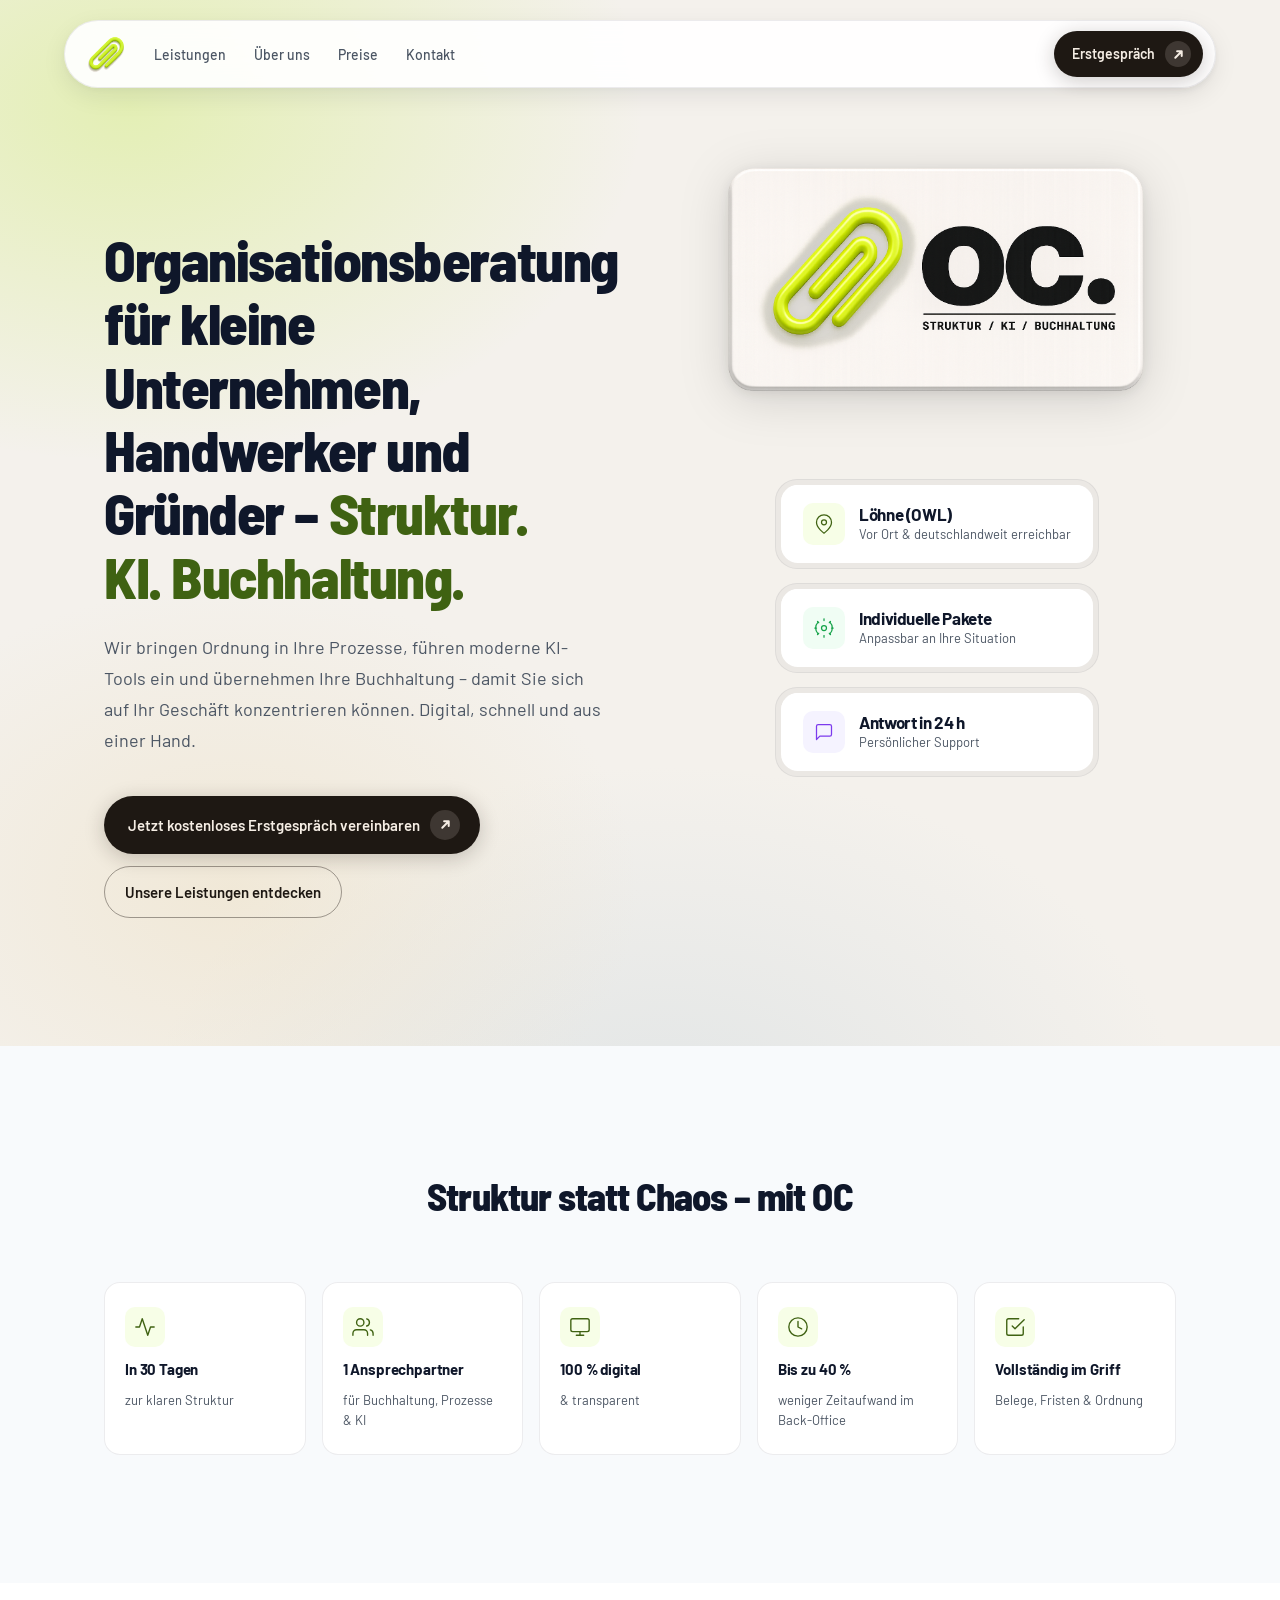
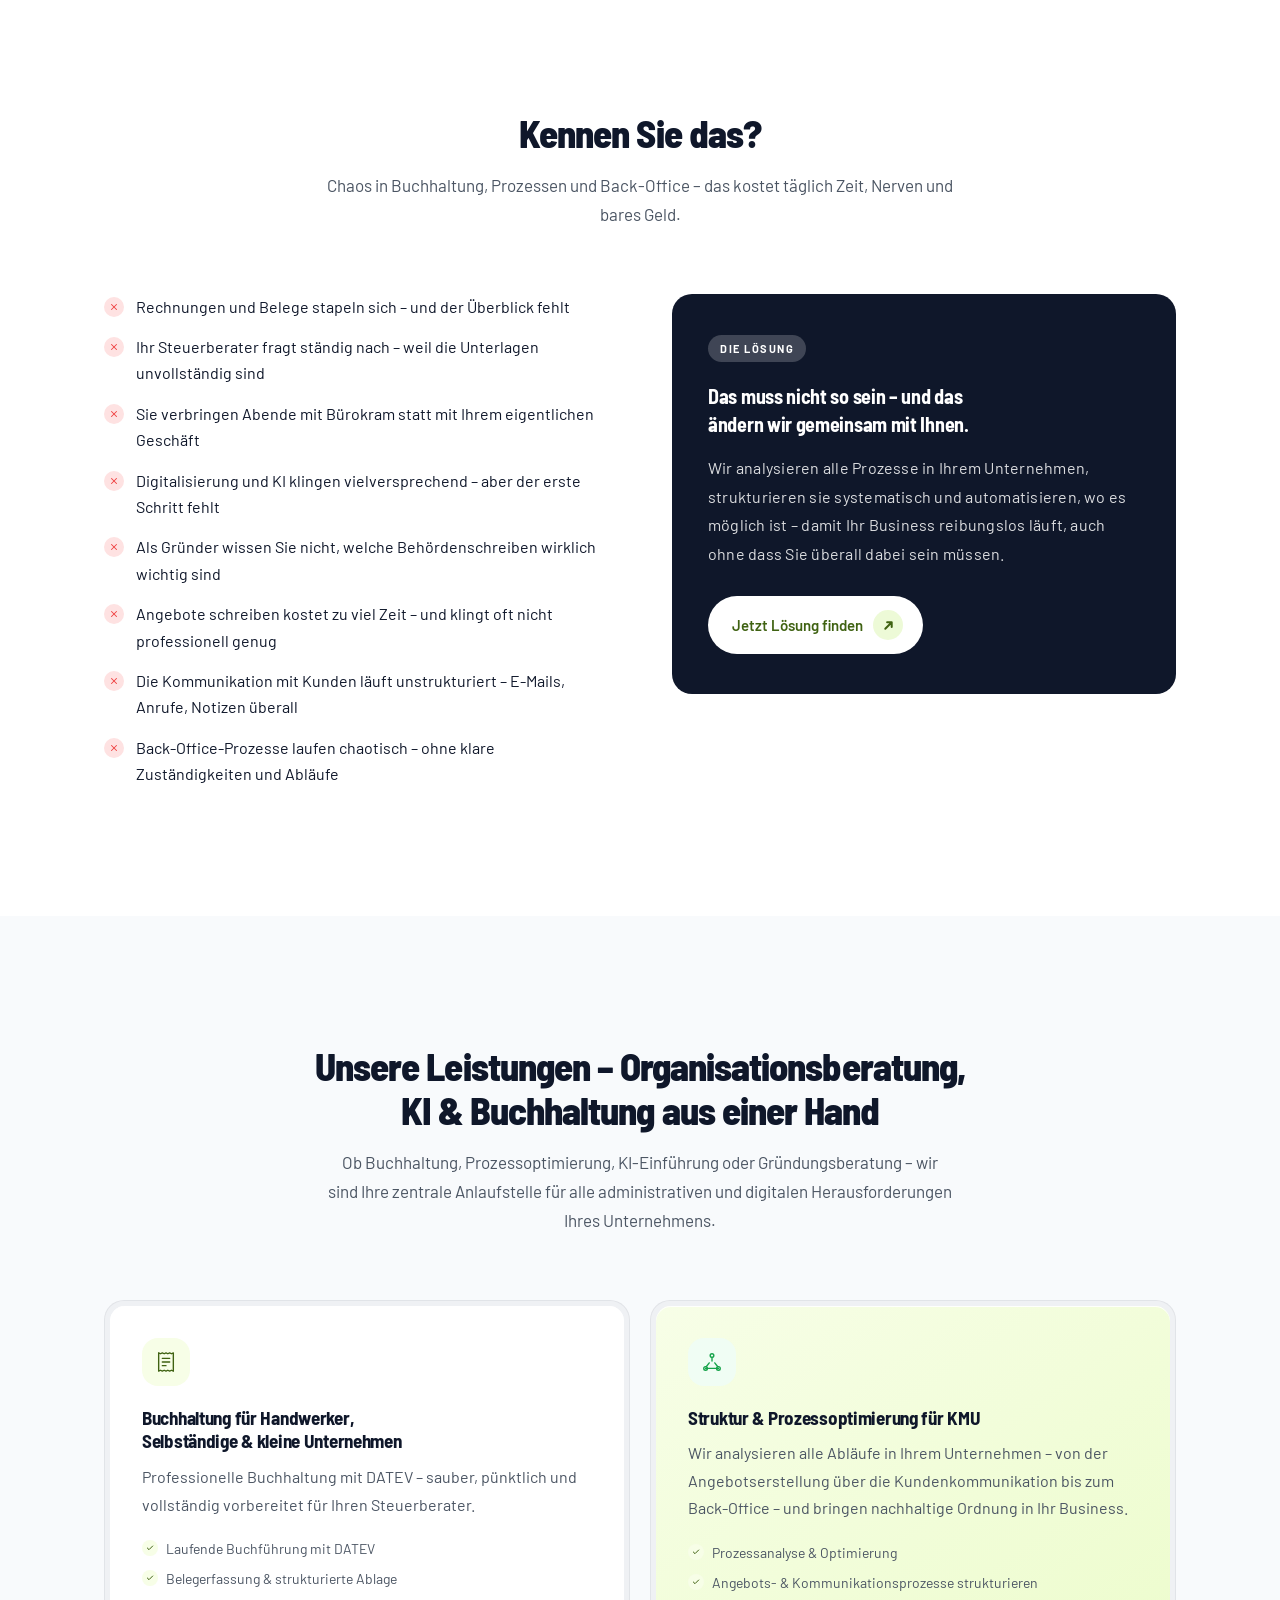
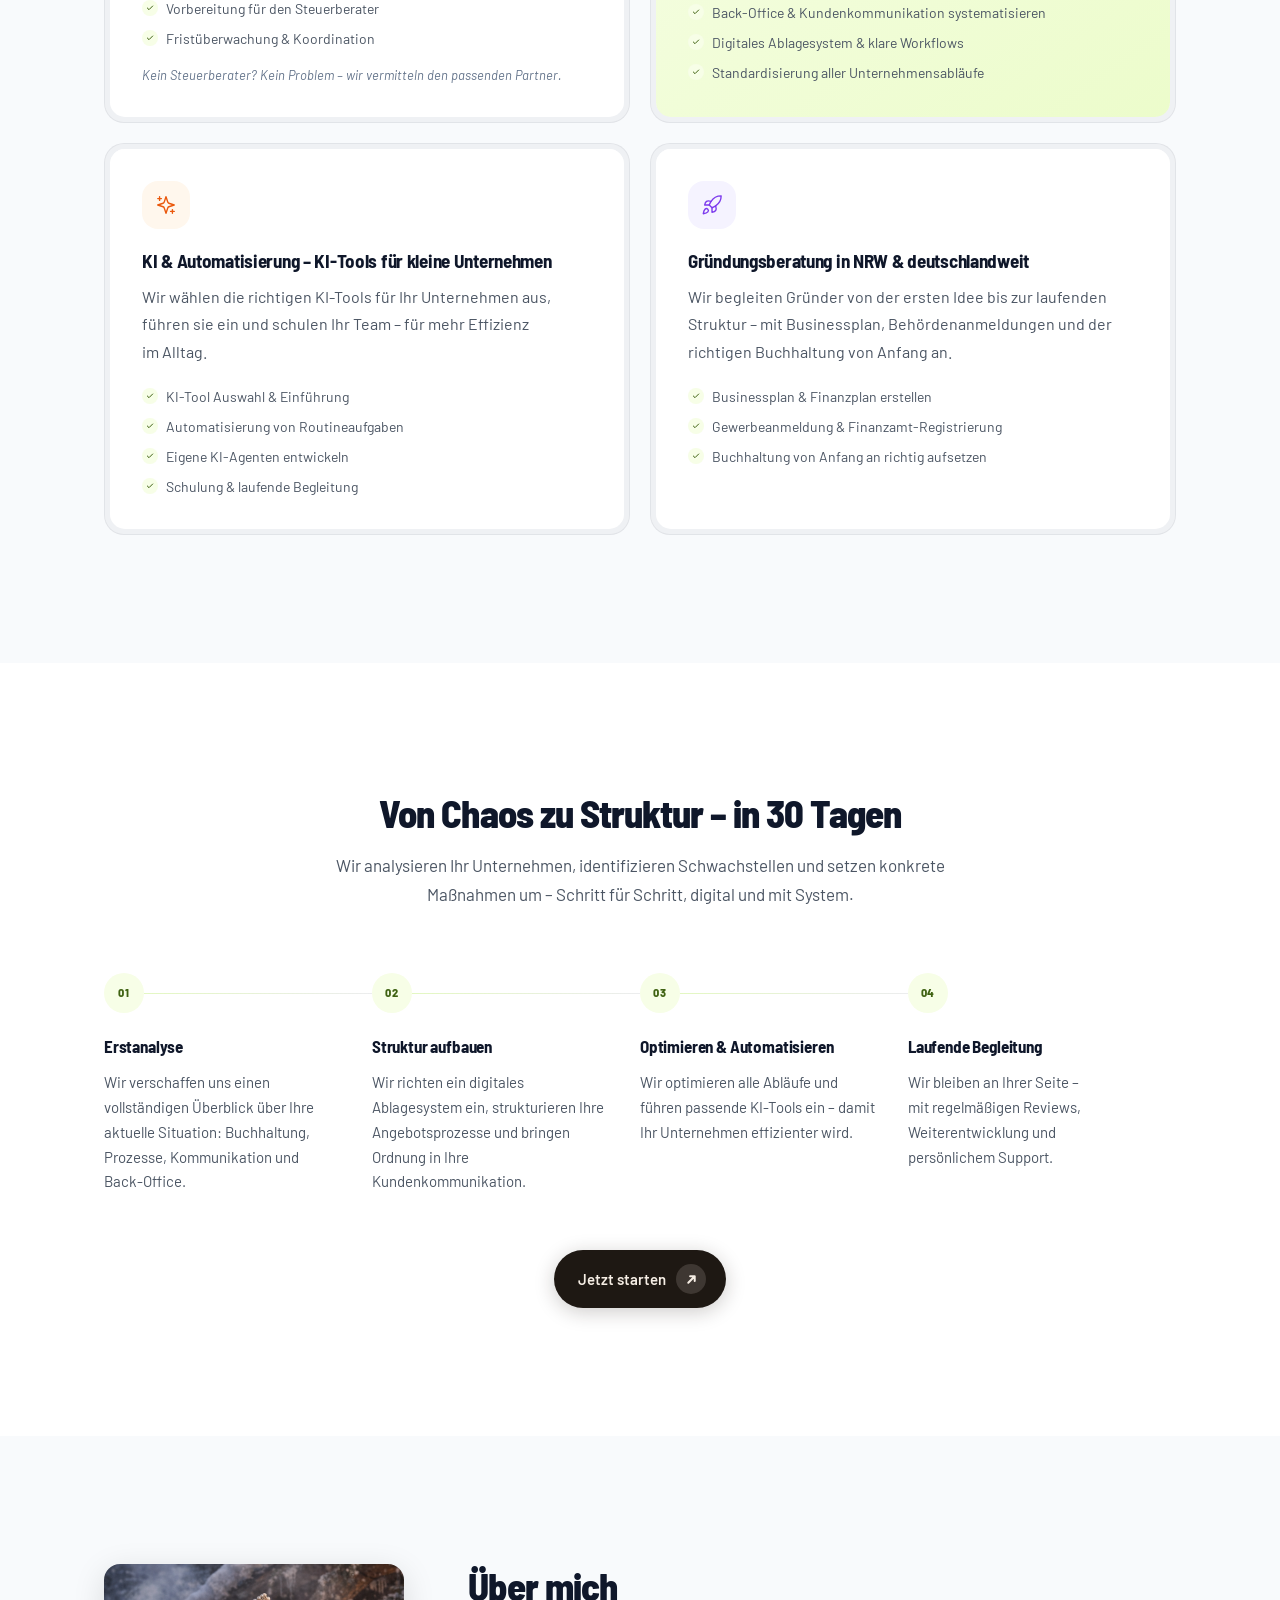
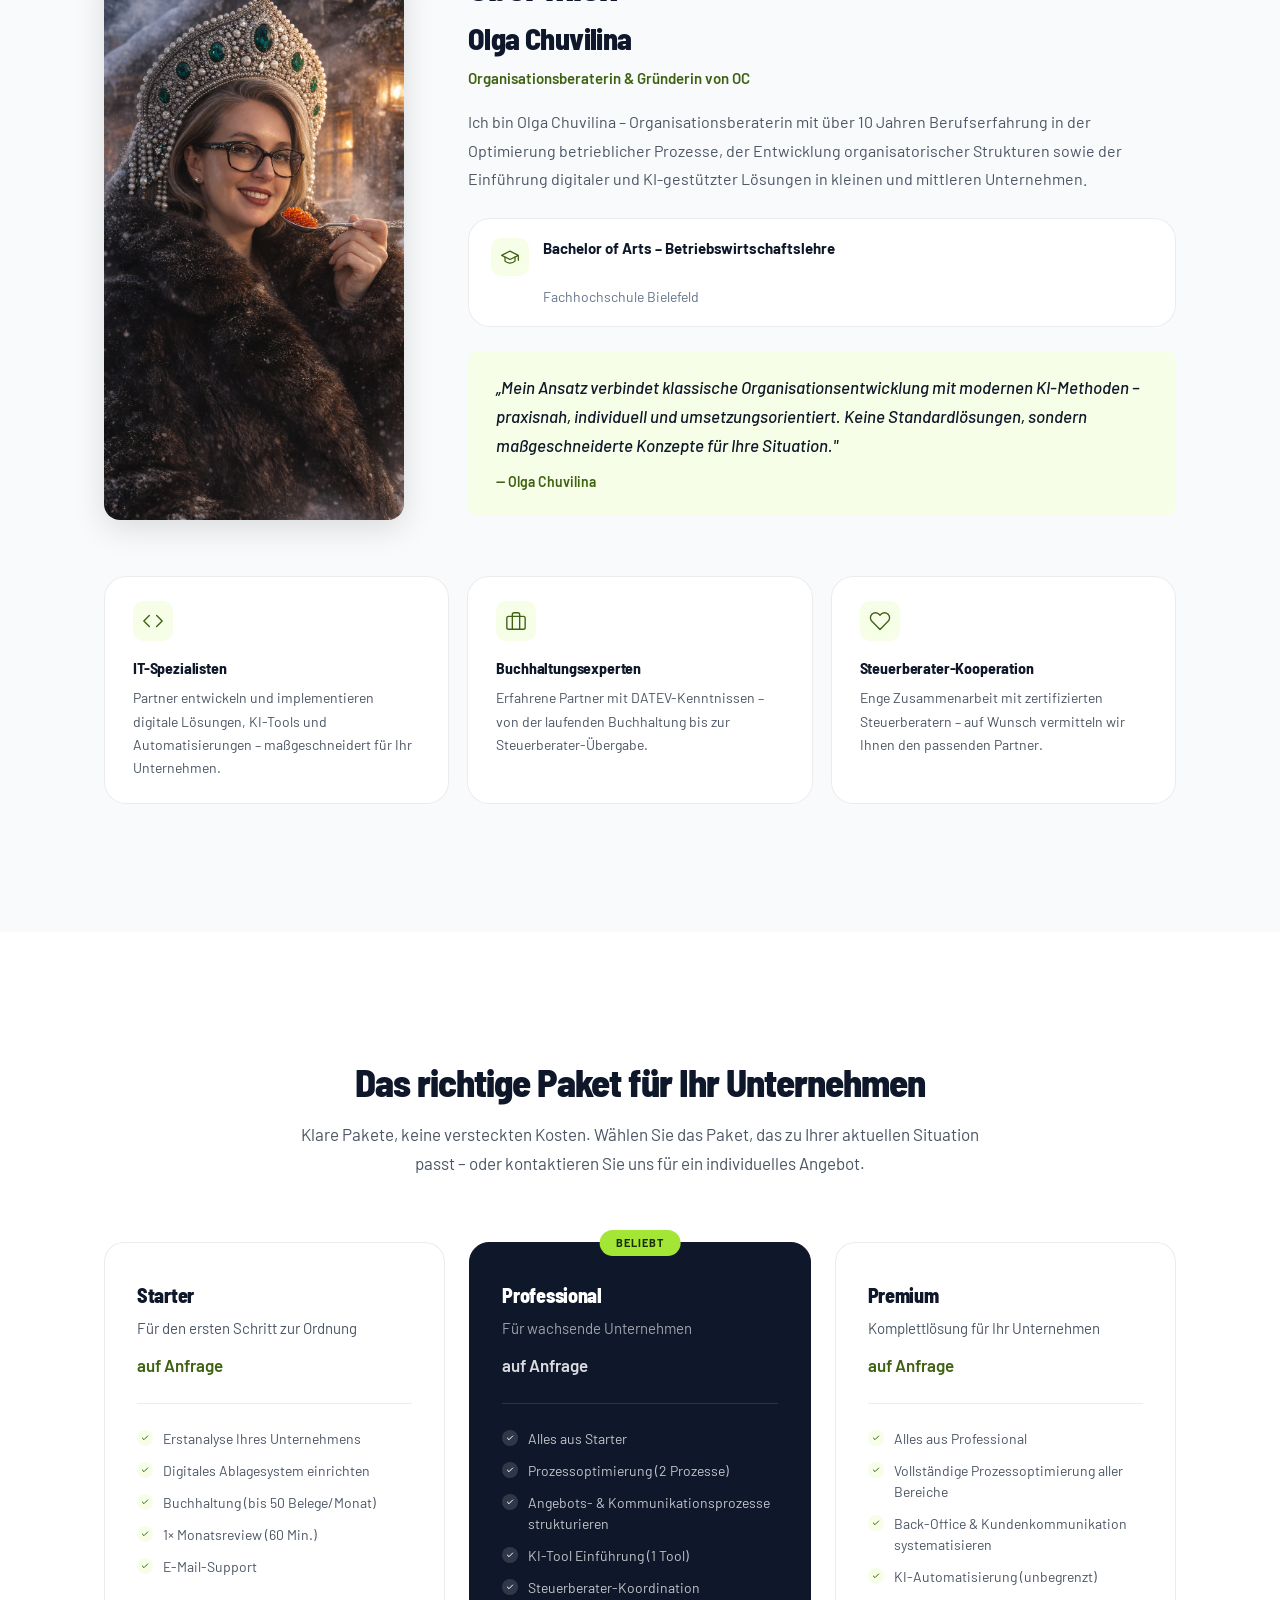
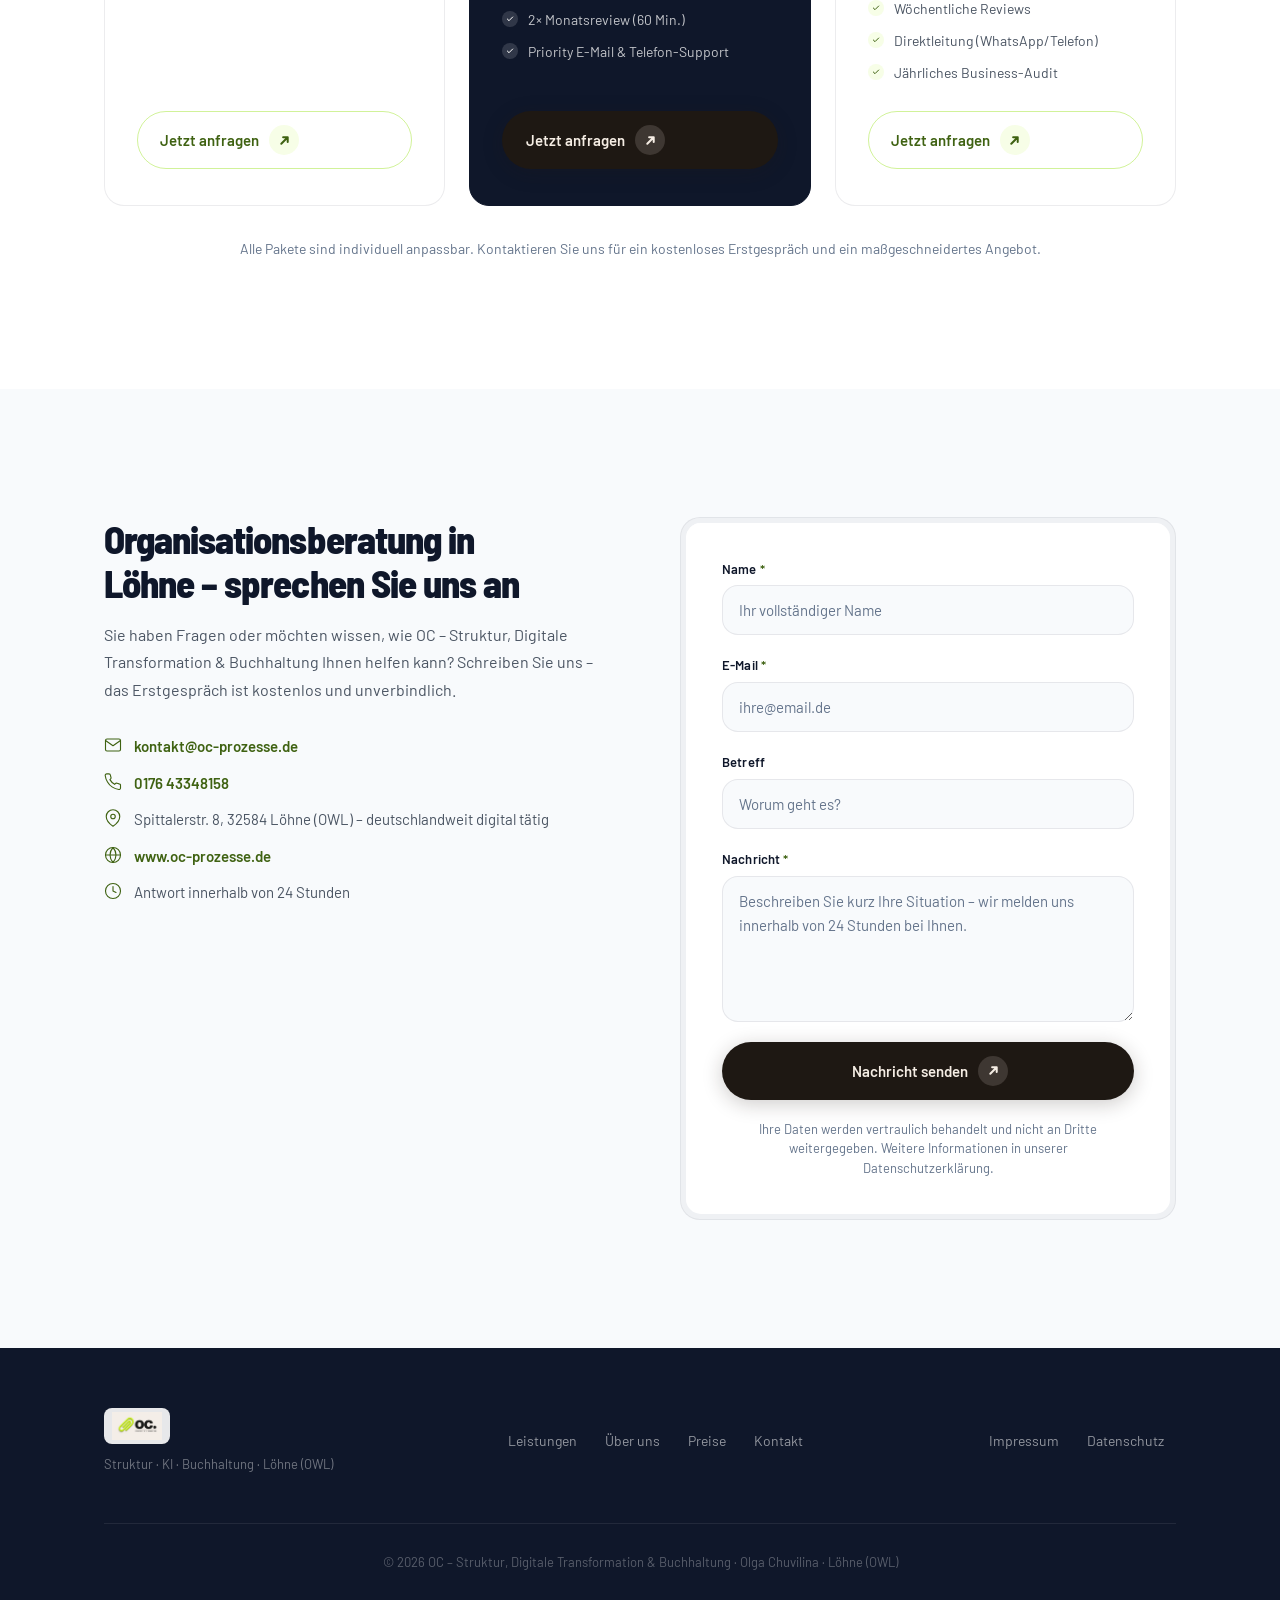
==== commit 4cc39d28: "Update domain and email to oc-prozesse.de Co-Authored-By: Claude Sonnet 4.6 <noreply@anthropic.com>" ====
--- a/index.html
+++ b/index.html
@@ -25,7 +25,7 @@
       <ul class="nav-links">
         <li><a href="#leistungen" class="nav-link">Leistungen</a></li>
         <li><a href="#uber-uns" class="nav-link">Über uns</a></li>
-        <li><a href="#preise" class="nav-link">Preise</a></li>
+        <li><a href="preise.html" class="nav-link">Preise</a></li>
         <li><a href="#kontakt" class="nav-link">Kontakt</a></li>
       </ul>
       <a href="#kontakt" class="btn btn--primary nav-cta">
@@ -46,7 +46,7 @@
     <ul class="overlay-links">
       <li><a href="#leistungen" class="overlay-link">Leistungen</a></li>
       <li><a href="#uber-uns" class="overlay-link">Über uns</a></li>
-      <li><a href="#preise" class="overlay-link">Preise</a></li>
+      <li><a href="preise.html" class="overlay-link">Preise</a></li>
       <li><a href="#kontakt" class="overlay-link">Kontakt</a></li>
     </ul>
     <a href="#kontakt" class="btn btn--primary overlay-cta">
@@ -477,7 +477,7 @@
             <div class="contact-details">
               <div class="contact-item">
                 <svg width="18" height="18" viewBox="0 0 24 24" fill="none" stroke="currentColor" stroke-width="1.5" stroke-linecap="round" stroke-linejoin="round"><path d="M4 4h16c1.1 0 2 .9 2 2v12c0 1.1-.9 2-2 2H4c-1.1 0-2-.9-2-2V6c0-1.1.9-2 2-2z"/><polyline points="22,6 12,13 2,6"/></svg>
-                <a href="mailto:kontakt@oc-beratung.de">kontakt@oc-beratung.de</a>
+                <a href="mailto:kontakt@oc-prozesse.de">kontakt@oc-prozesse.de</a>
               </div>
               <div class="contact-item">
                 <svg width="18" height="18" viewBox="0 0 24 24" fill="none" stroke="currentColor" stroke-width="1.5" stroke-linecap="round" stroke-linejoin="round"><path d="M22 16.92v3a2 2 0 0 1-2.18 2 19.79 19.79 0 0 1-8.63-3.07A19.5 19.5 0 0 1 4.69 12 19.79 19.79 0 0 1 1.61 3.4 2 2 0 0 1 3.6 1.22h3a2 2 0 0 1 2 1.72c.127.96.361 1.903.7 2.81a2 2 0 0 1-.45 2.11L7.91 8.84a16 16 0 0 0 6.29 6.29l.95-.95a2 2 0 0 1 2.11-.45c.907.339 1.85.573 2.81.7A2 2 0 0 1 22 16.92z"/></svg>
@@ -489,7 +489,7 @@
               </div>
               <div class="contact-item">
                 <svg width="18" height="18" viewBox="0 0 24 24" fill="none" stroke="currentColor" stroke-width="1.5" stroke-linecap="round" stroke-linejoin="round"><circle cx="12" cy="12" r="10"/><path d="M2 12h20M12 2a15.3 15.3 0 0 1 4 10 15.3 15.3 0 0 1-4 10 15.3 15.3 0 0 1-4-10 15.3 15.3 0 0 1 4-10z"/></svg>
-                <a href="https://www.oc-beratung.de" target="_blank" rel="noopener">www.oc-beratung.de</a>
+                <a href="https://www.oc-prozesse.de" target="_blank" rel="noopener">www.oc-prozesse.de</a>
               </div>
               <div class="contact-item">
                 <svg width="18" height="18" viewBox="0 0 24 24" fill="none" stroke="currentColor" stroke-width="1.5" stroke-linecap="round" stroke-linejoin="round"><circle cx="12" cy="12" r="10"/><polyline points="12 6 12 12 16 14"/></svg>
@@ -499,7 +499,7 @@
           </div>
 
           <div class="form-shell reveal reveal--delay-1">
-            <form class="contact-form" id="contactForm" action="mailto:kontakt@oc-beratung.de" method="post" enctype="text/plain">
+            <form class="contact-form" id="contactForm" action="mailto:kontakt@oc-prozesse.de" method="post" enctype="text/plain">
               <div class="form-group">
                 <label for="name">Name <span class="required">*</span></label>
                 <input type="text" id="name" name="name" required autocomplete="name" placeholder="Ihr vollständiger Name">
@@ -543,7 +543,7 @@
         <nav class="footer-nav" aria-label="Footer Navigation">
           <a href="#leistungen" class="footer-link">Leistungen</a>
           <a href="#uber-uns" class="footer-link">Über uns</a>
-          <a href="#preise" class="footer-link">Preise</a>
+          <a href="preise.html" class="footer-link">Preise</a>
           <a href="#kontakt" class="footer-link">Kontakt</a>
         </nav>
         <div class="footer-legal">
--- a/css/styles.css
+++ b/css/styles.css
@@ -219,6 +219,7 @@
   transition: all 0.25s var(--ease-smooth);
 }
 .nav-link:hover { color: var(--text); background: rgba(15, 23, 42, 0.05); }
+.nav-link--active { color: var(--text); font-weight: 600; }
 .nav-cta { font-size: 0.875rem; padding: 10px 12px 10px 18px; }
 .nav-cta .btn__icon { width: 26px; height: 26px; }
 
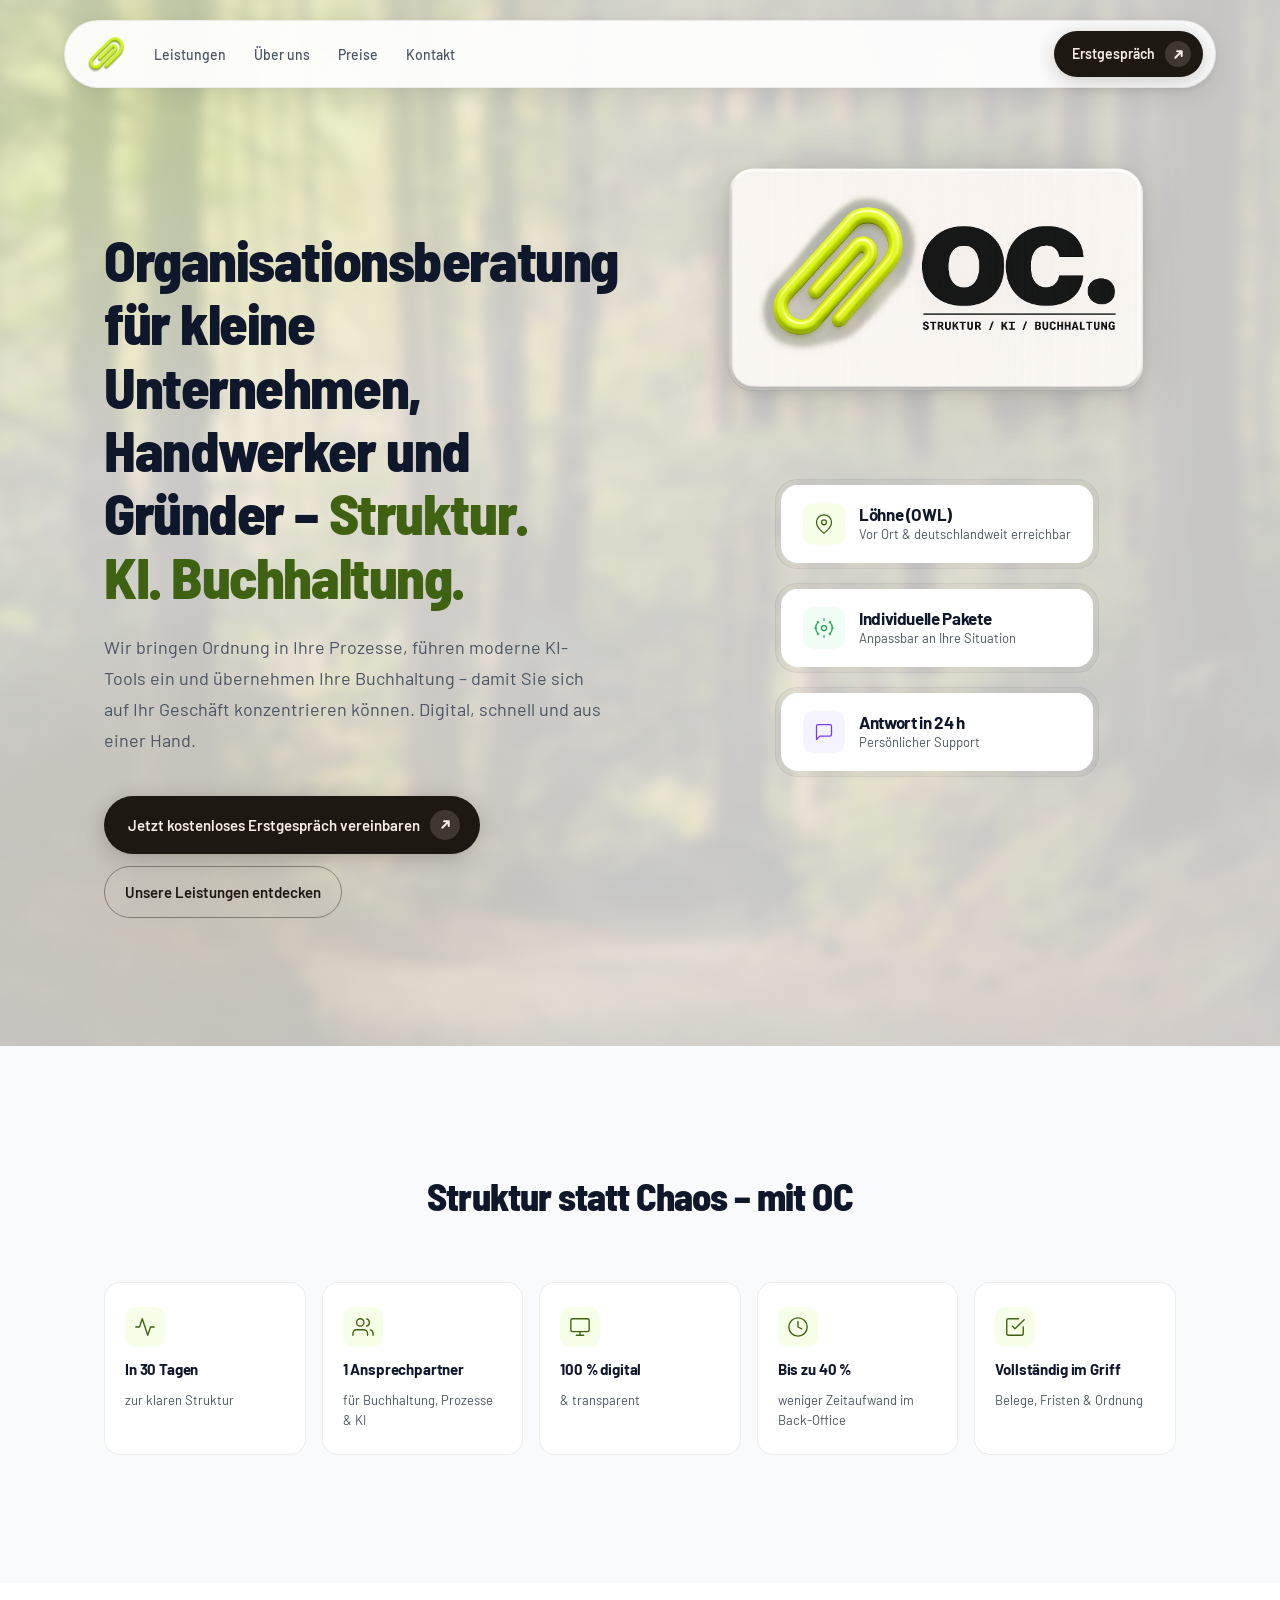
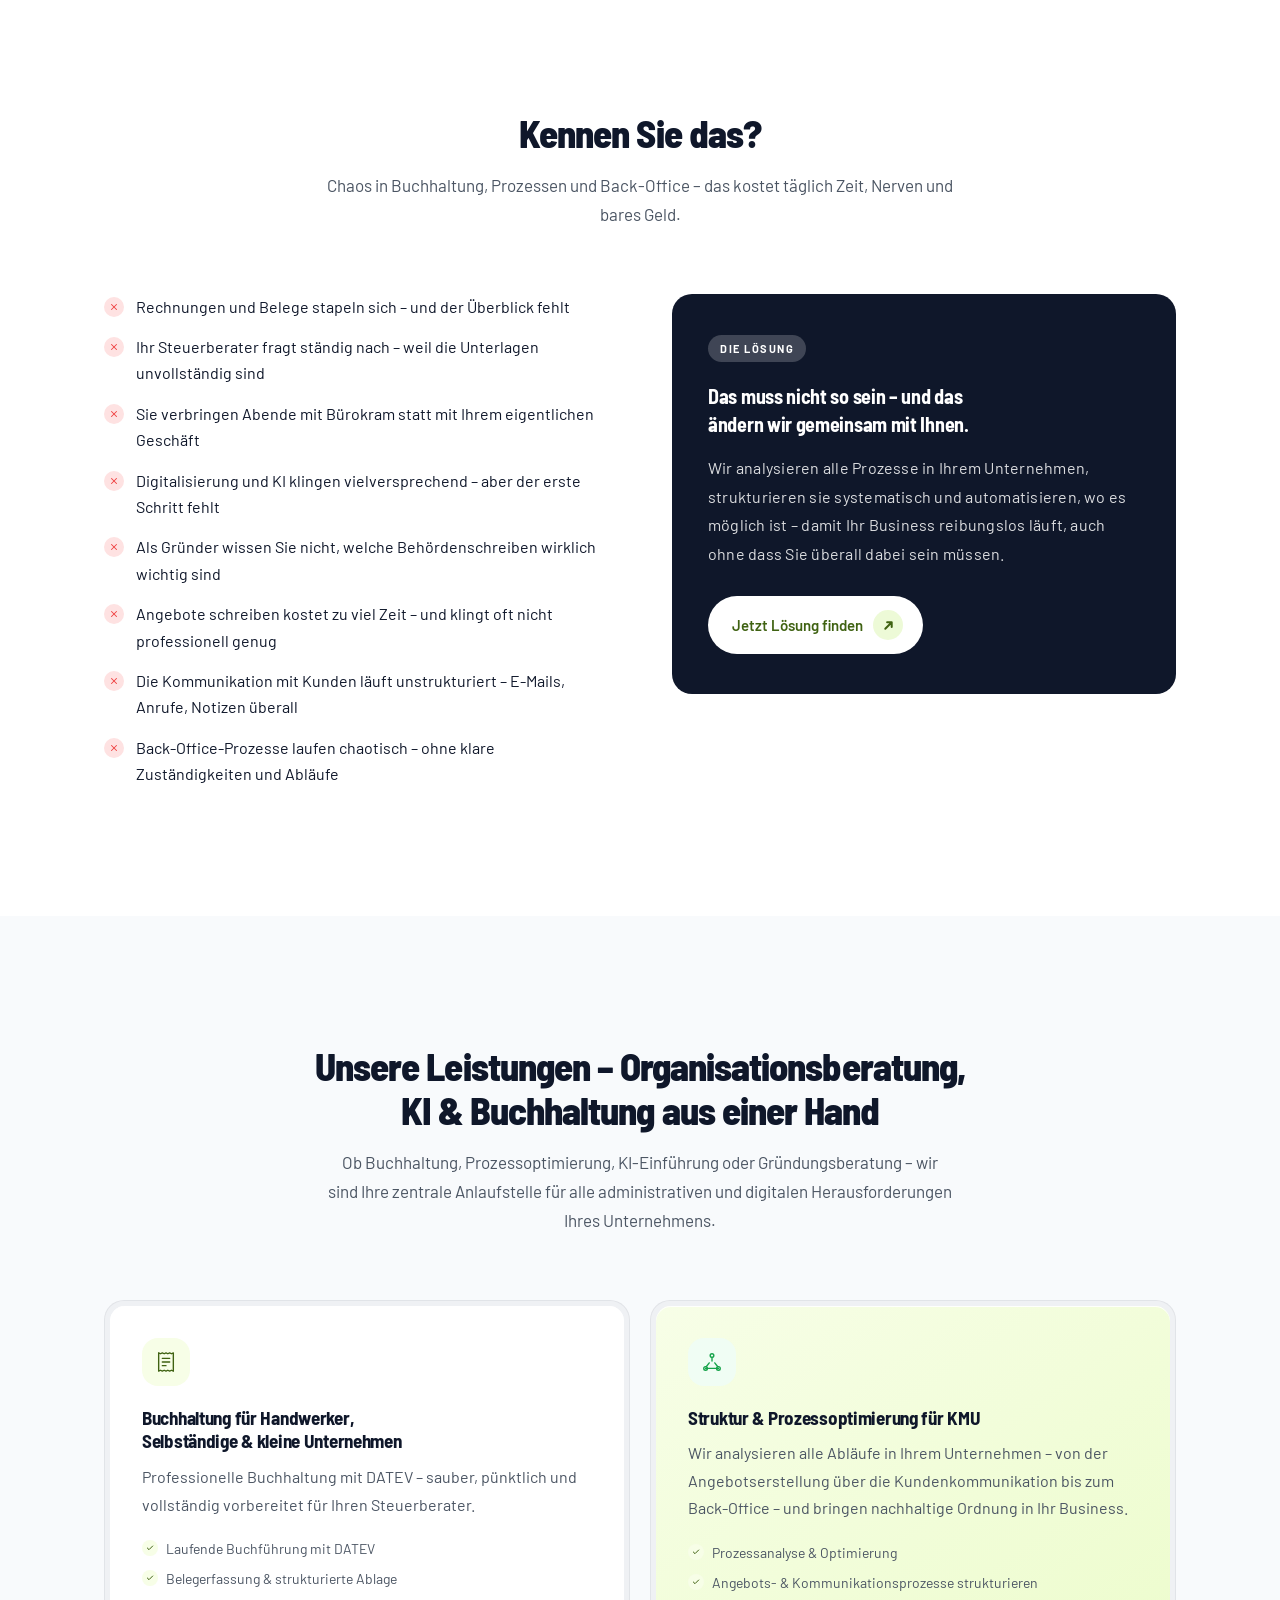
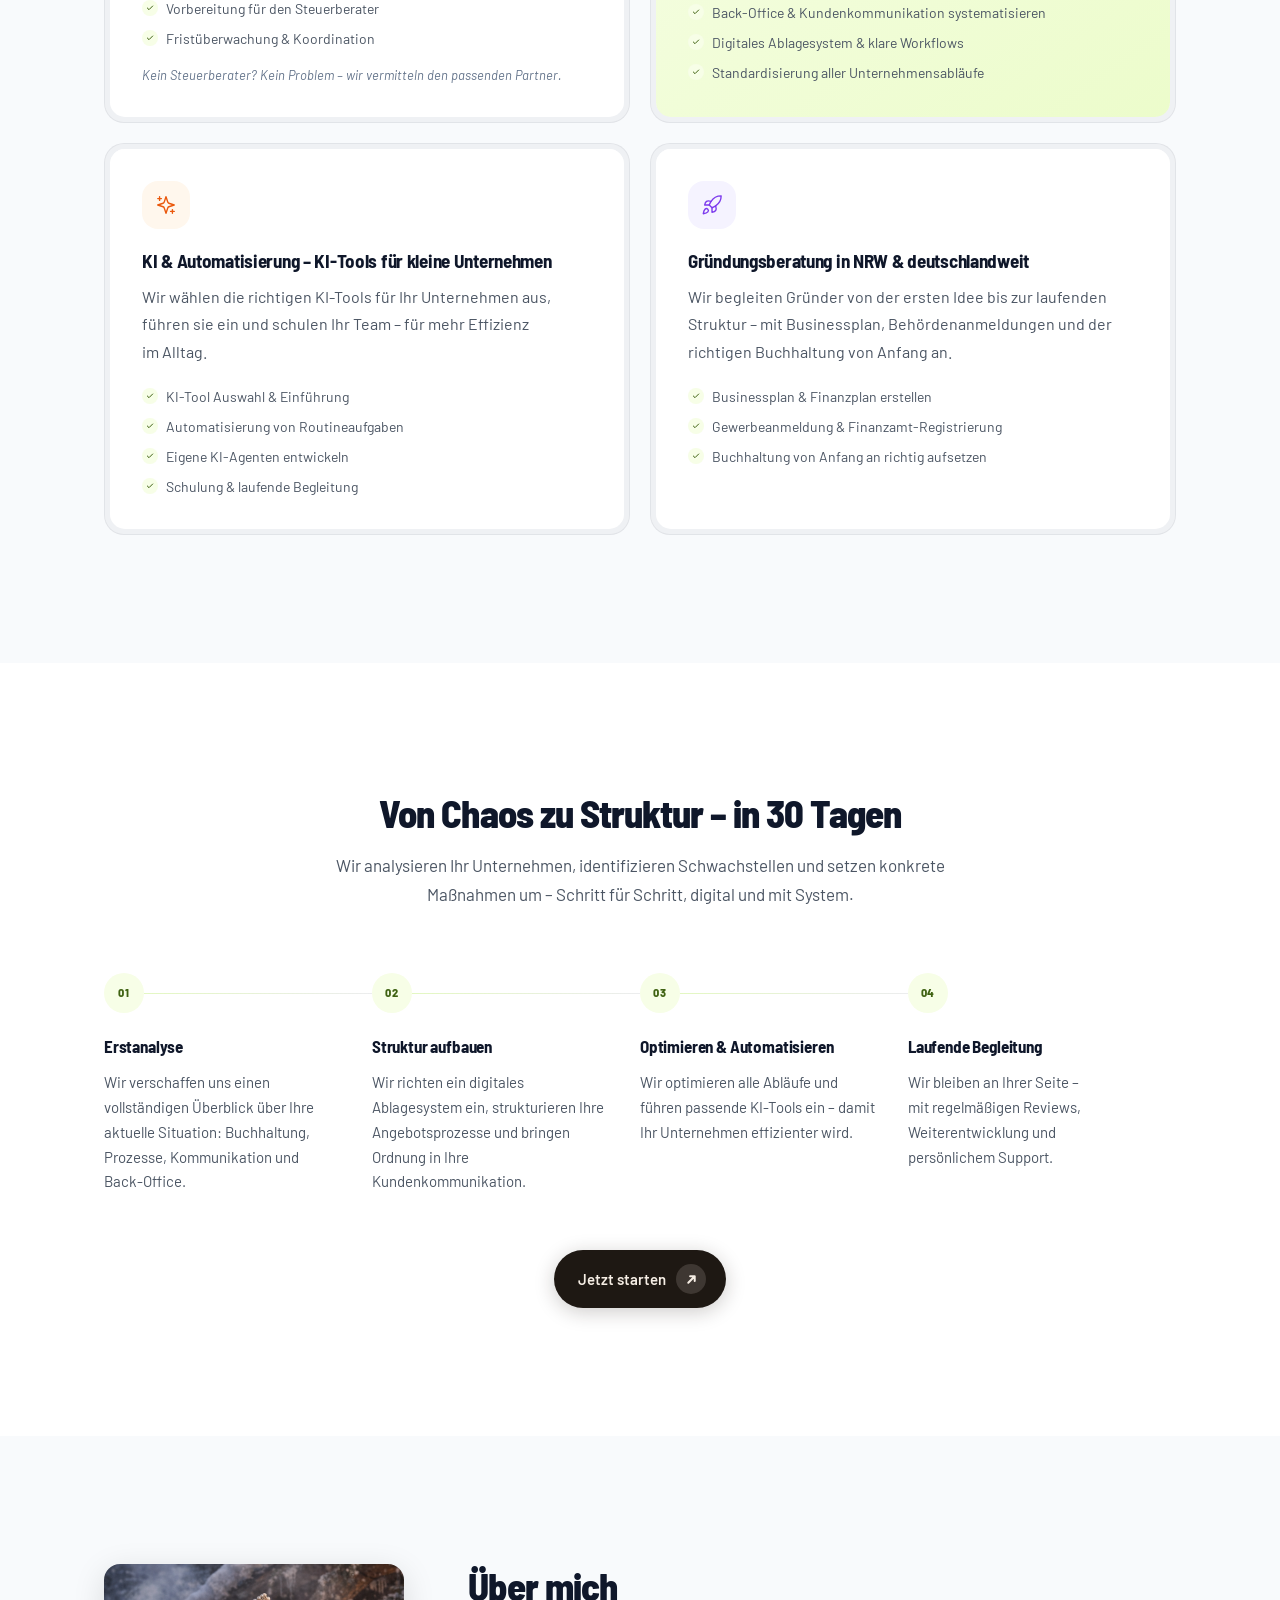
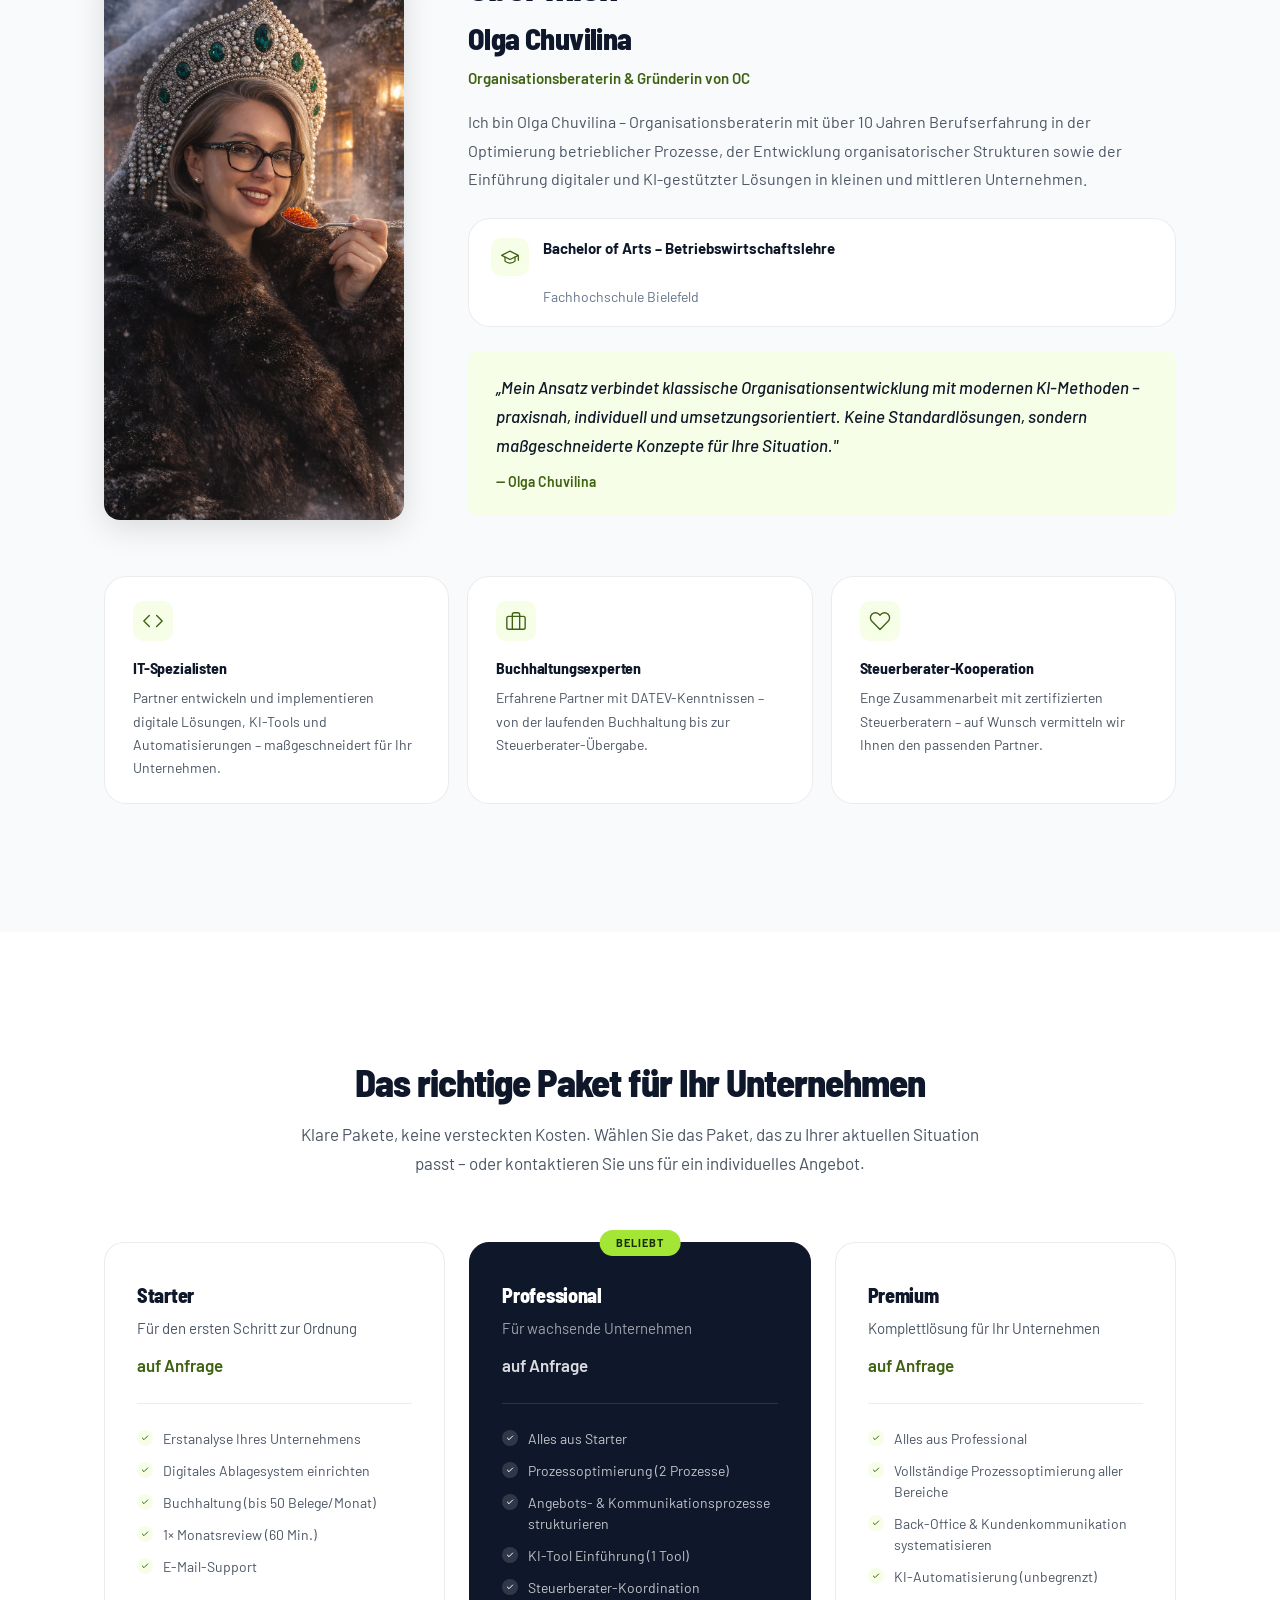
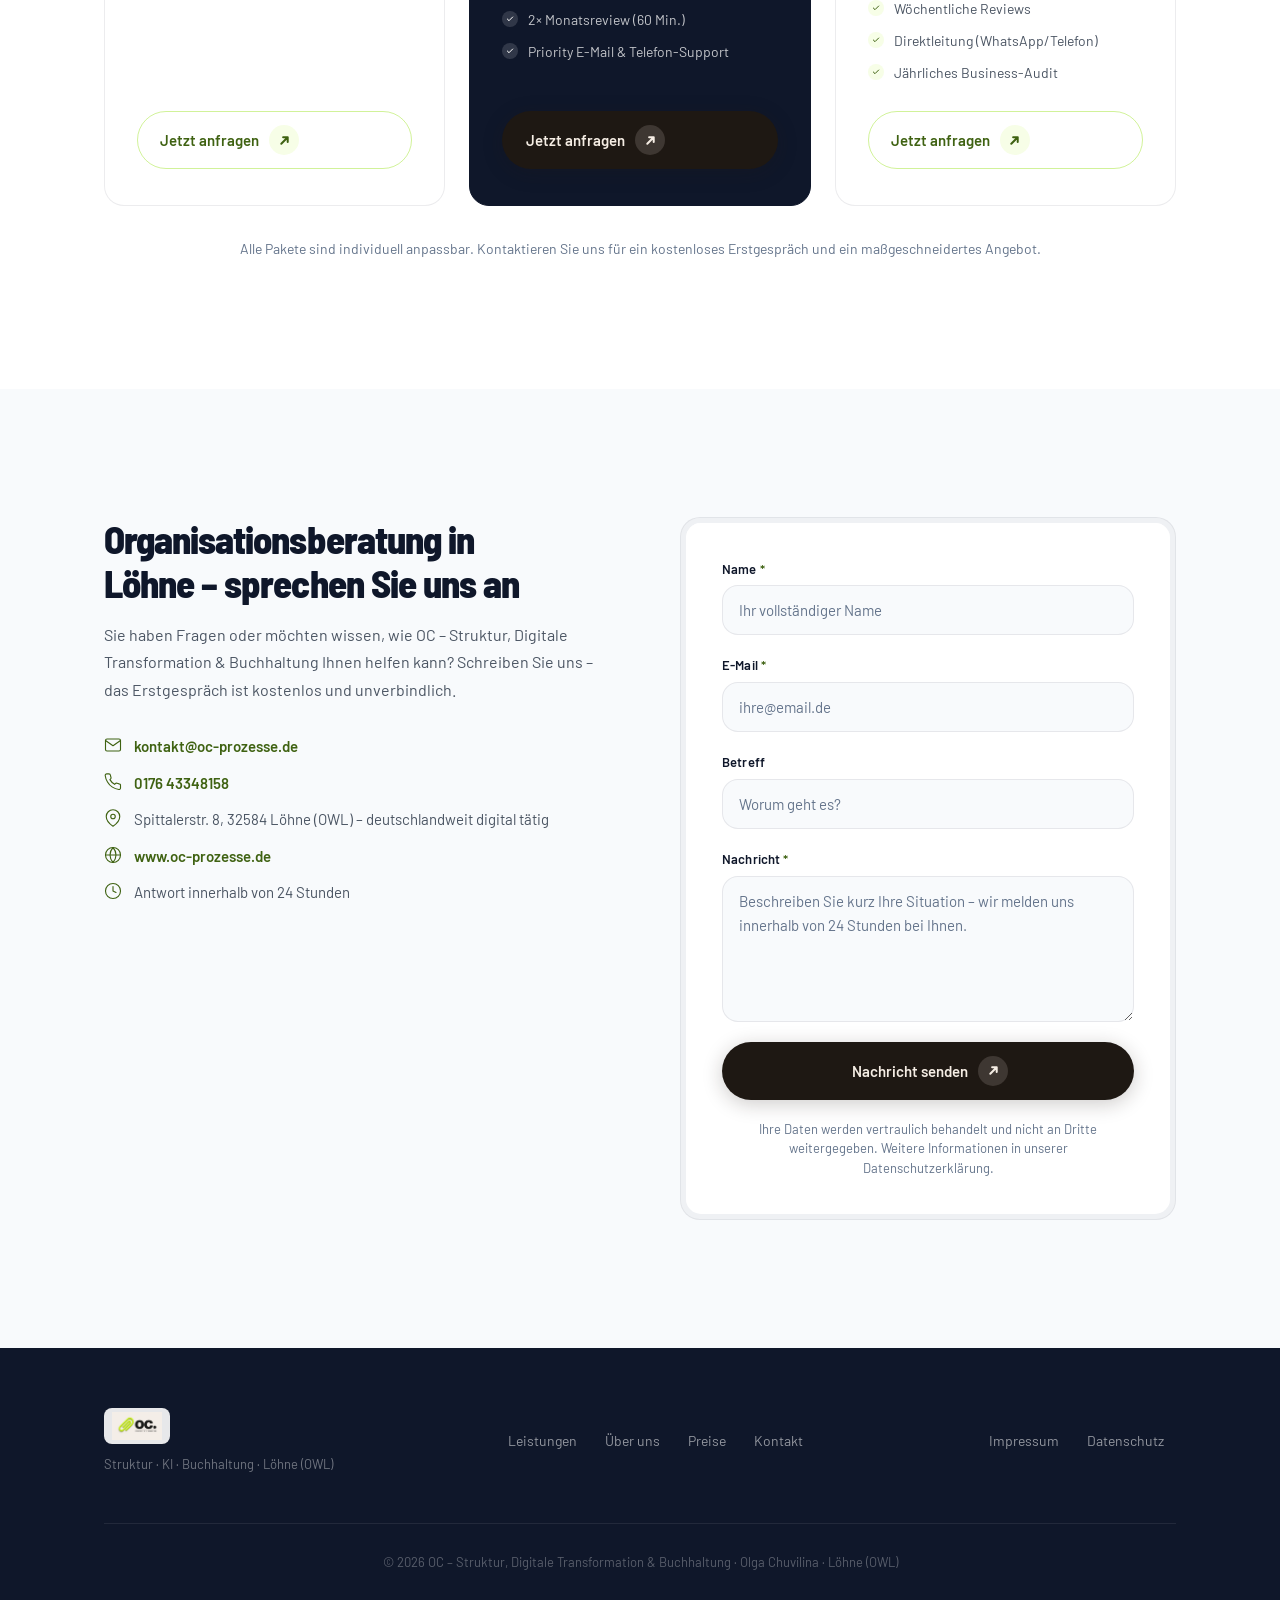
==== commit ad455691: "Add blurred nature photo as hero background layer Photo: sunlight through green forest (Unsplash, fr" ====
--- a/index.html
+++ b/index.html
@@ -61,6 +61,7 @@
 
     <!-- ===== HERO ===== -->
     <section class="hero" id="hero">
+      <img src="assets/hero-bg.jpg" alt="" class="hero-bg-img" aria-hidden="true">
       <div class="container hero__inner">
         <div class="hero__content reveal">
           <h1 class="hero__title">
--- a/css/styles.css
+++ b/css/styles.css
@@ -304,6 +304,8 @@
 
 /* ===== HERO ===== */
 .hero {
+  position: relative;
+  overflow: hidden;
   min-height: 100dvh;
   display: flex;
   align-items: center;
@@ -314,7 +316,23 @@
     radial-gradient(ellipse 70% 60% at 52% 108%, rgba(196, 210, 220, 0.38) 0%, transparent 58%),
     #F4F1EC;
 }
+.hero-bg-img {
+  position: absolute;
+  inset: 0;
+  width: 100%;
+  height: 100%;
+  object-fit: cover;
+  object-position: center;
+  filter: blur(6px) saturate(0.8);
+  opacity: 0.18;
+  scale: 1.06;
+  pointer-events: none;
+  user-select: none;
+  z-index: 0;
+}
 .hero__inner {
+  position: relative;
+  z-index: 1;
   display: grid;
   grid-template-columns: 1fr 1fr;
   gap: 80px;
